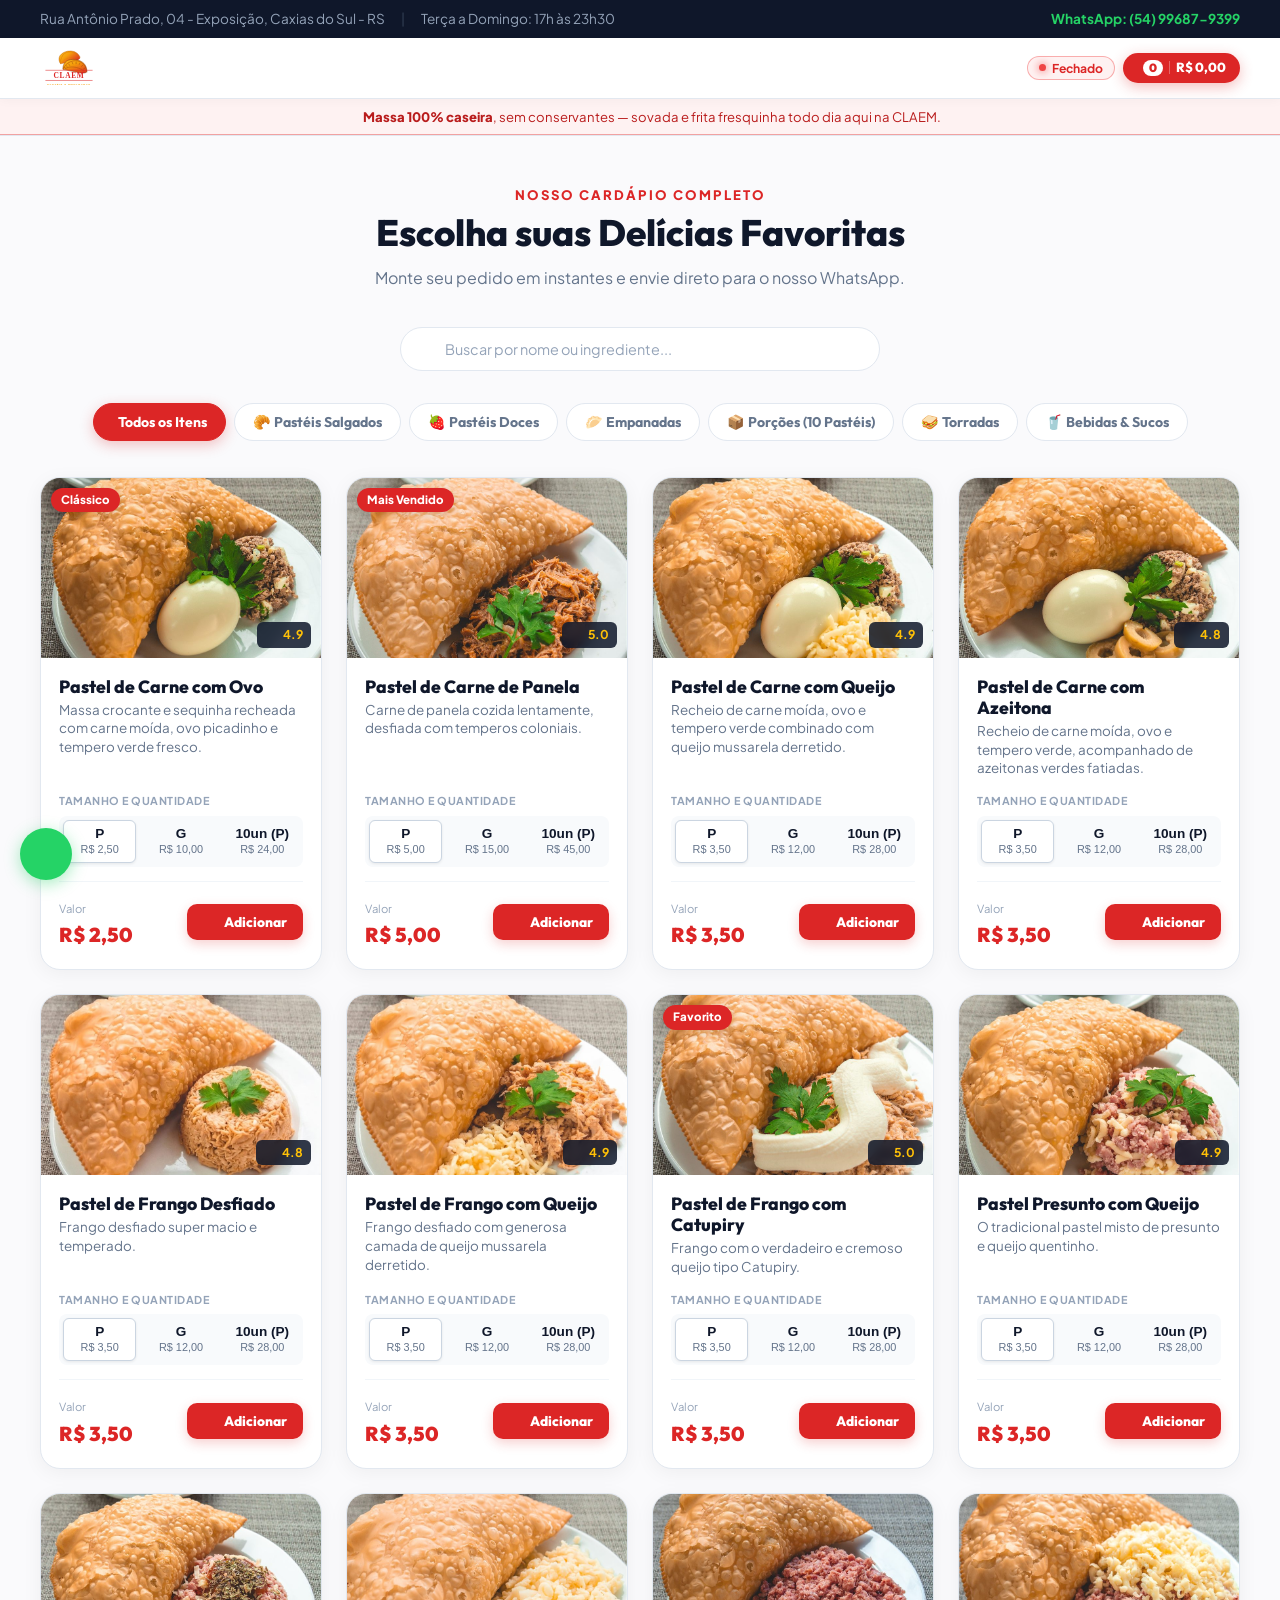
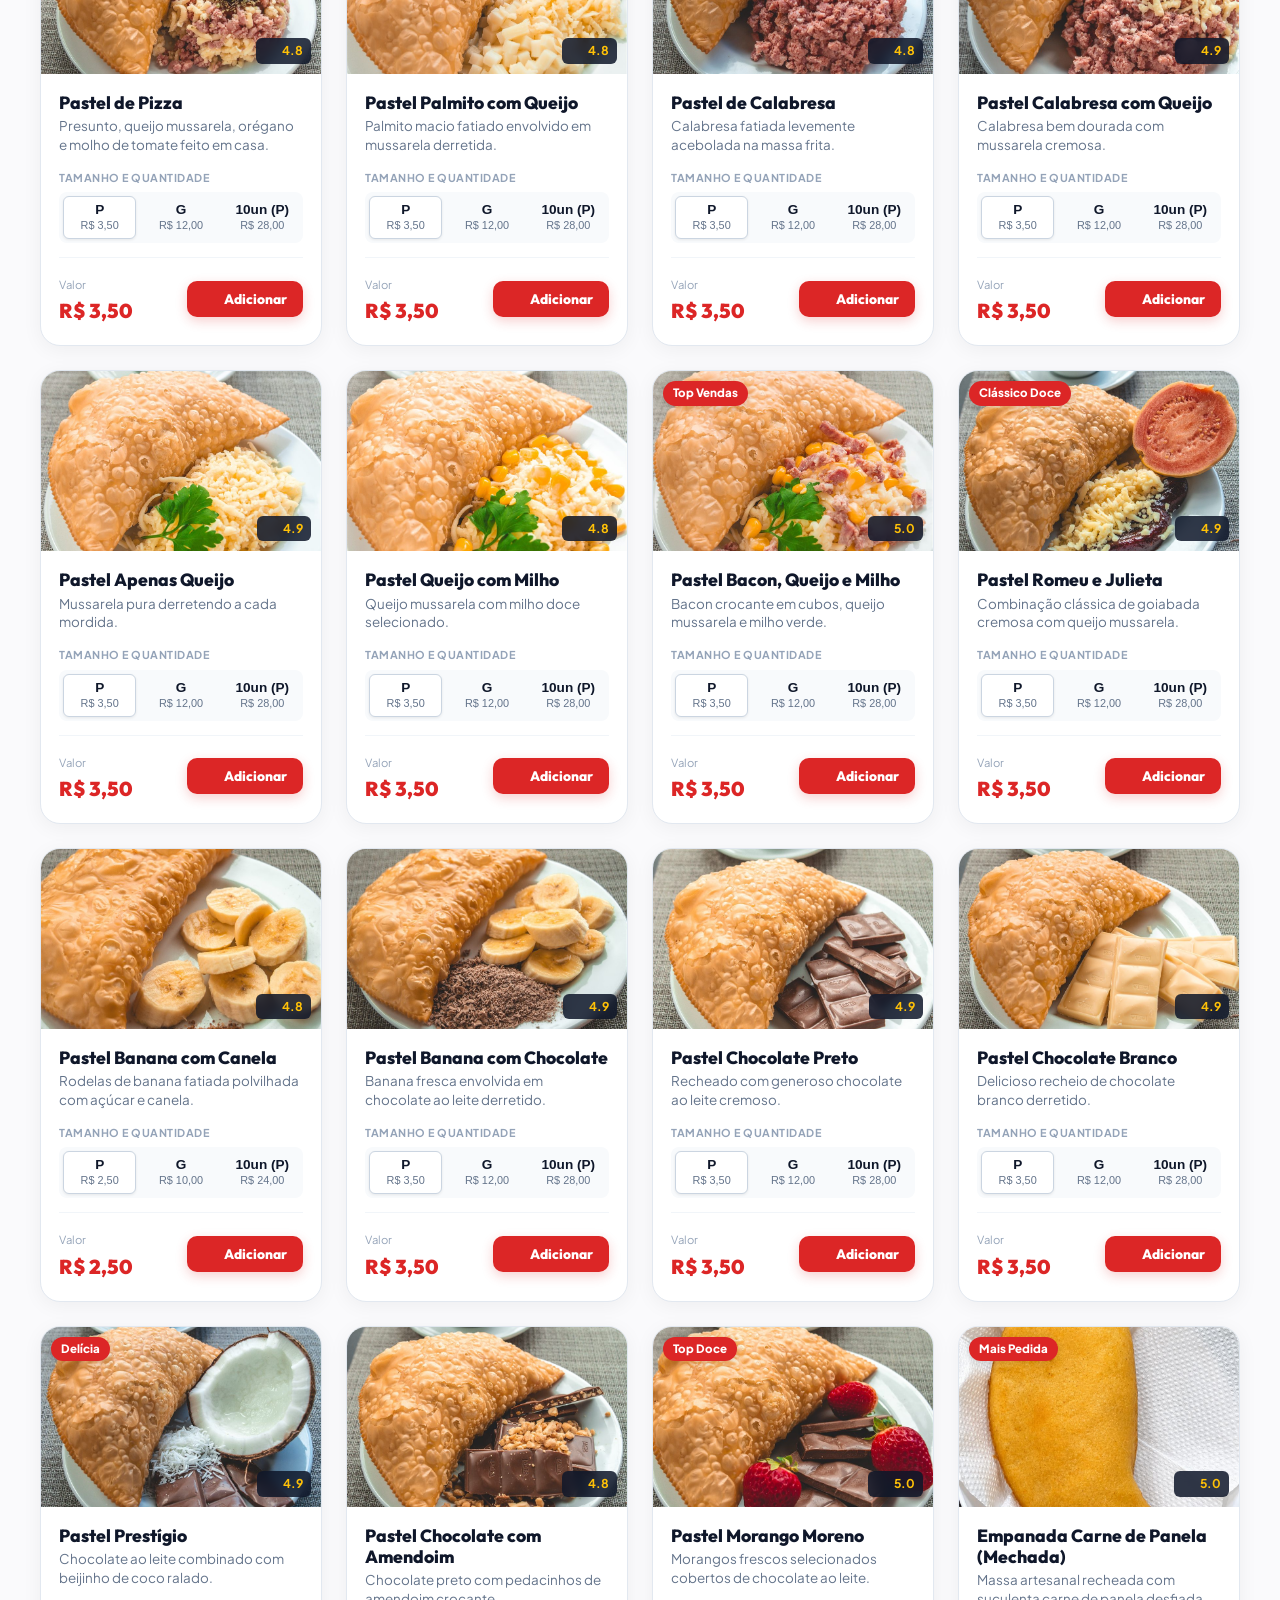
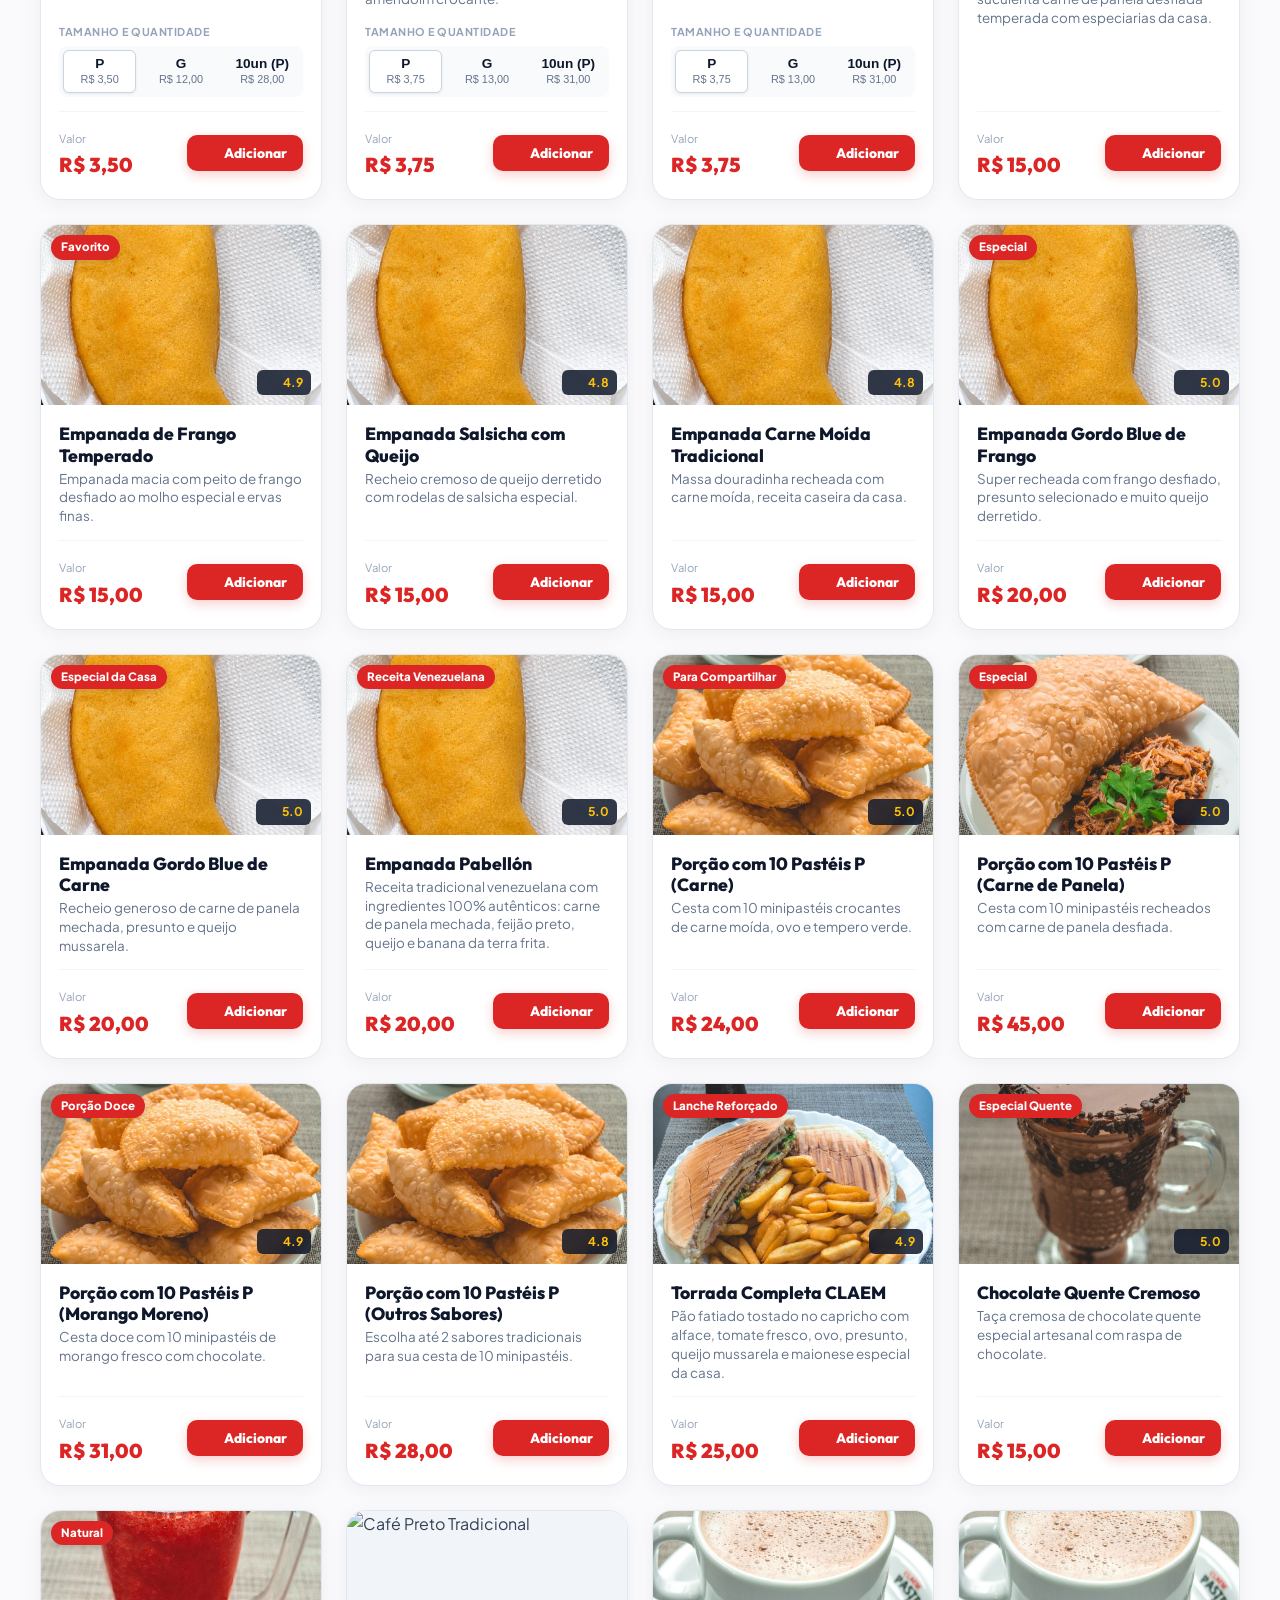
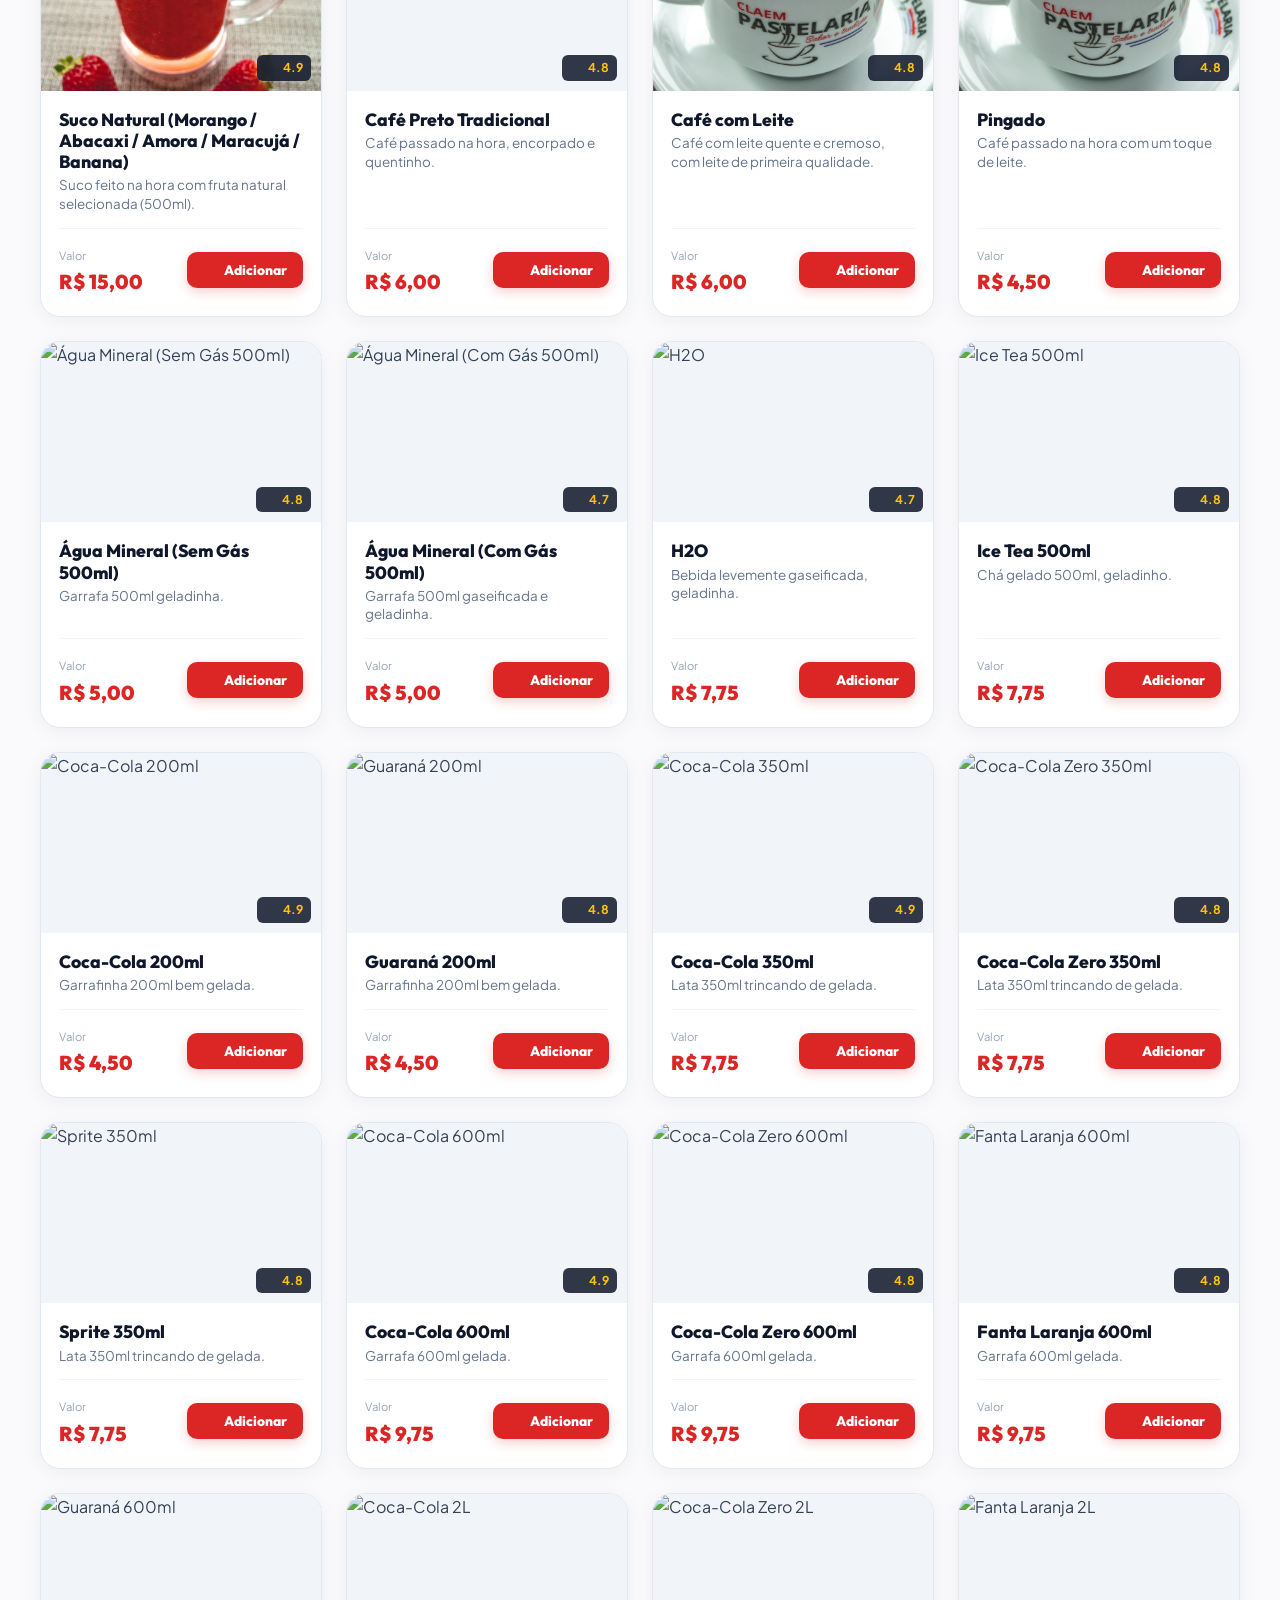
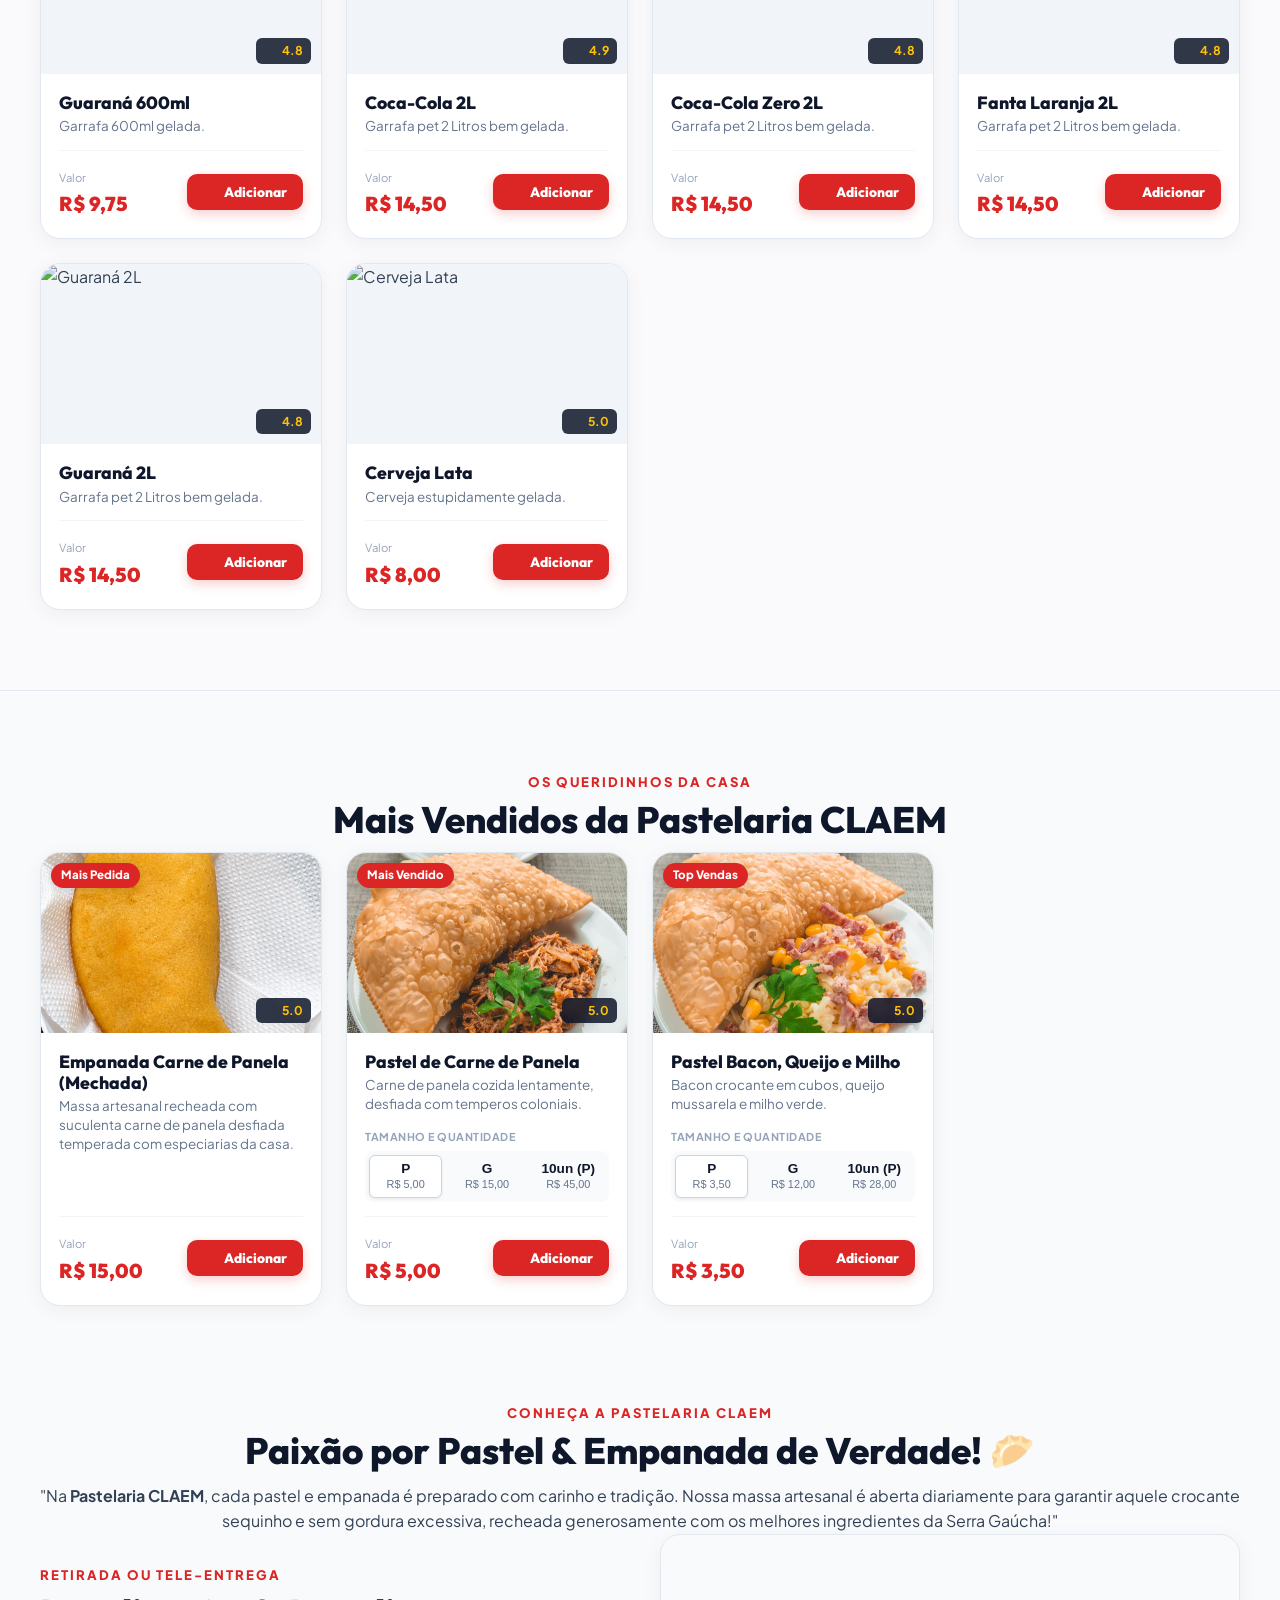
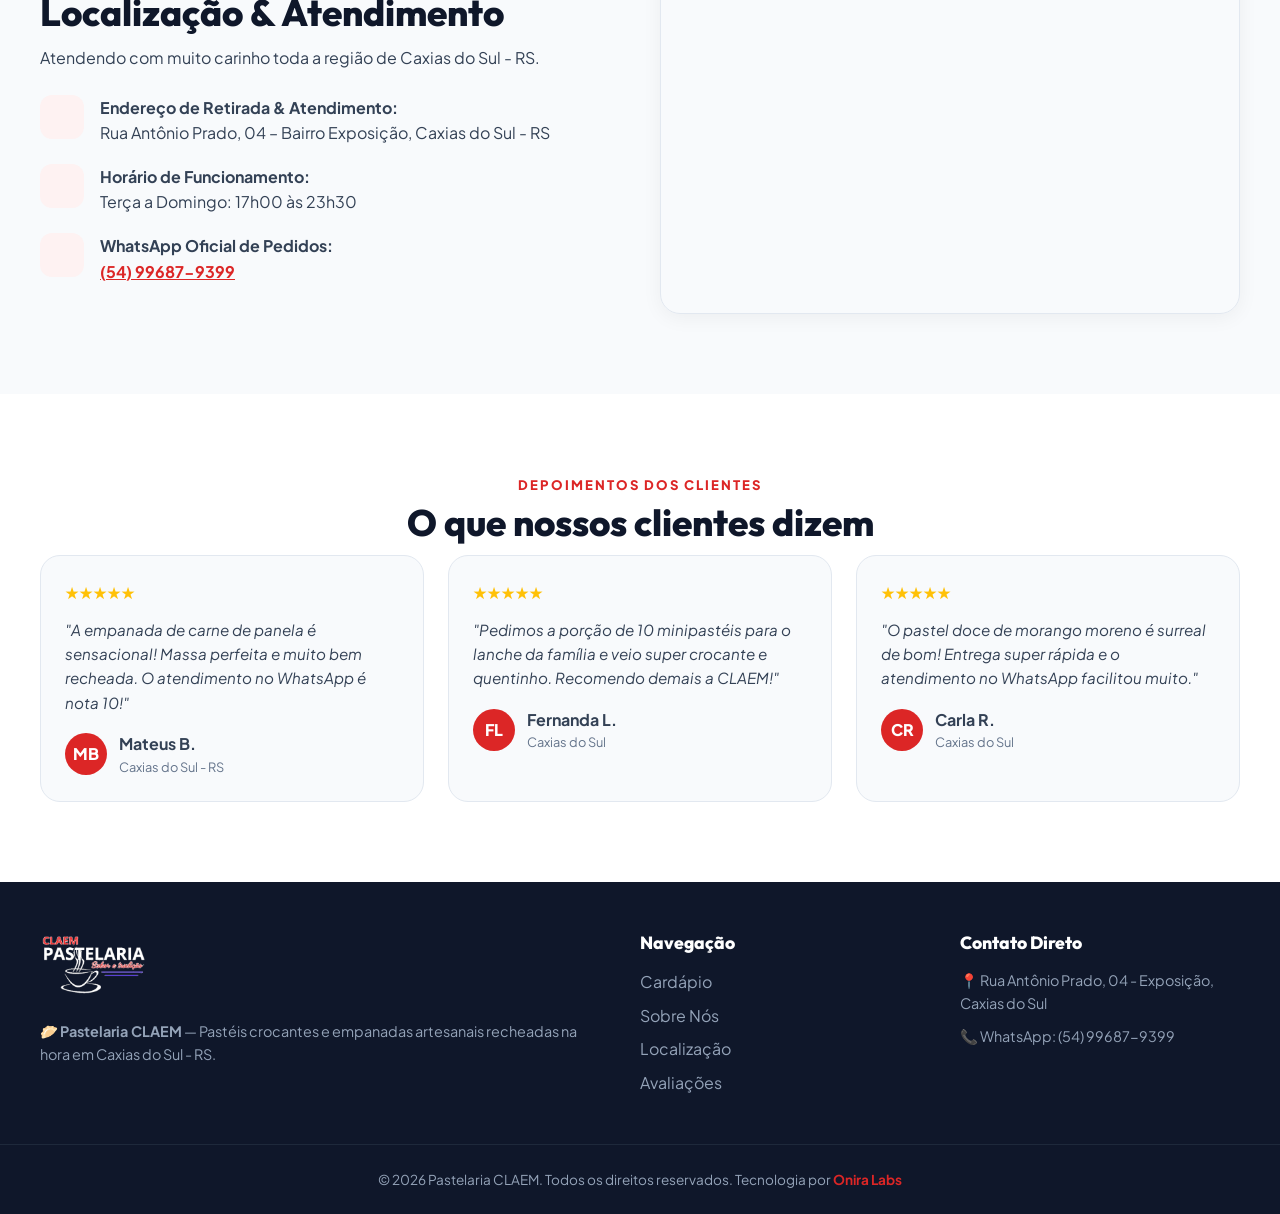
==== index.html @ 5728bc90 "feat: adiciona mini hero de massa caseira e ajusta descricao da empanada de carne - Nova faixa "mini" ====
<!DOCTYPE html>
<html lang="pt-BR">
<head>
    <meta charset="UTF-8">
    <meta name="viewport" content="width=device-width, initial-scale=1.0">
    <title>Pastelaria CLAEM | Pastéis Artesanais & Empanadas em Caxias do Sul</title>
    <meta name="description" content="🥟 Pastelaria CLAEM — Pastéis crocantes, empanadas artesanais recheadas na hora, porções e lanches em Caxias do Sul. Pedido rápido pelo WhatsApp com entrega e retirada!">
    <meta name="keywords" content="Pastelaria Caxias do Sul, Pastel CLAEM, Empanadas Caxias do Sul, Delivery Pastel, Pastelaria CLAEM">

    <!-- PWA Manifest & Icons -->
    <link rel="manifest" href="manifest.json">
    <meta name="theme-color" content="#E11D48">
    <meta name="apple-mobile-web-app-capable" content="yes">
    <meta name="apple-mobile-web-app-status-bar-style" content="black-translucent">
    <meta name="apple-mobile-web-app-title" content="CLAEM">
    <link rel="apple-touch-icon" href="assets/logo.svg">

    <!-- Google Fonts -->
    <link rel="preconnect" href="https://fonts.googleapis.com">
    <link rel="preconnect" href="https://fonts.gstatic.com" crossorigin>
    <link href="https://fonts.googleapis.com/css2?family=Outfit:wght@400;500;600;700;800;900&family=Plus+Jakarta+Sans:wght@400;500;600;700;800&display=swap" rel="stylesheet">
    
    <!-- Lucide Icons -->
    <script src="https://unpkg.com/lucide@latest"></script>
    <style>
        .pwa-splash {
            position: fixed !important;
            inset: 0 !important;
            z-index: 9999999 !important;
            background: #FFFFFF !important;
            display: flex !important;
            align-items: center !important;
            justify-content: center !important;
            transition: opacity 0.6s cubic-bezier(0.16, 1, 0.3, 1), visibility 0.6s !important;
        }
        .pwa-splash.fade-out {
            opacity: 0 !important;
            visibility: hidden !important;
            pointer-events: none !important;
        }
        .splash-content {
            text-align: center;
            display: flex;
            flex-direction: column;
            align-items: center;
            padding: 20px;
        }
        .splash-logo-wrap {
            position: relative;
            width: 260px;
            height: 160px;
            display: flex;
            align-items: center;
            justify-content: center;
            margin-bottom: 20px;
        }
        .splash-logo {
            width: 100%;
            height: 100%;
            object-fit: contain;
            position: relative;
            z-index: 2;
            animation: splashPop 1s cubic-bezier(0.34, 1.56, 0.64, 1) forwards;
        }
        .splash-glow {
            position: absolute;
            inset: -20px;
            background: radial-gradient(circle, rgba(225, 29, 72, 0.12) 0%, rgba(225, 29, 72, 0) 70%);
            border-radius: 50%;
            animation: glowPulse 1.5s infinite alternate;
            z-index: 1;
        }
        @keyframes splashPop {
            0% { transform: scale(0.2) rotate(-15deg); opacity: 0; }
            60% { transform: scale(1.2) rotate(4deg); opacity: 1; }
            100% { transform: scale(1) rotate(0deg); opacity: 1; }
        }
        @keyframes glowPulse {
            0% { transform: scale(0.8); opacity: 0.5; }
            100% { transform: scale(1.4); opacity: 1; }
        }
        .splash-title {
            font-family: 'Outfit', sans-serif;
            font-size: 1.6rem;
            font-weight: 900;
            color: #0F172A;
            margin-bottom: 6px;
            letter-spacing: -0.5px;
        }
        .splash-subtitle {
            font-size: 0.95rem;
            color: #E11D48;
            font-weight: 700;
            margin-bottom: 24px;
        }
        .splash-loader {
            width: 50px;
            height: 5px;
            background: rgba(15, 23, 42, 0.1);
            border-radius: 99px;
            position: relative;
            overflow: hidden;
        }
        .splash-loader::after {
            content: '';
            position: absolute;
            left: 0;
            top: 0;
            height: 100%;
            width: 0;
            background: linear-gradient(90deg, #E11D48, #FB7185);
            border-radius: 99px;
            animation: loadBar 1.6s ease-in-out forwards;
        }
        @keyframes loadBar {
            0% { width: 0; }
            100% { width: 100%; }
        }
    </style>

    <link rel="stylesheet" href="style.css?v=20260820-v12">
</head>
<body class="theme-regular">

    <!-- PWA Splash Screen Animada com Estouro de Logo -->
    <div id="pwa-splash" class="pwa-splash">
        <div class="splash-content">
            <div class="splash-logo-wrap">
                <img src="assets/logo-claem-cropped.png" alt="Pastelaria CLAEM Logo" class="splash-logo">
                <div class="splash-glow"></div>
            </div>
            <p class="splash-subtitle">🥟 Pastéis & Empanadas Artesanais...</p>
            <div class="splash-loader"></div>
        </div>
    </div>

    <!-- Top Announcement Bar -->
    <div class="top-bar">
        <div class="container top-bar-content">
            <div class="top-info">
                <span><i data-lucide="map-pin"></i> Rua Antônio Prado, 04 - Exposição, Caxias do Sul - RS</span>
                <span class="divider">|</span>
                <span><i data-lucide="clock"></i> Terça a Domingo: 17h às 23h30</span>
            </div>
            <div class="top-contacts">
                <a href="https://wa.me/5554996879399" target="_blank" class="top-wa">
                    <i data-lucide="phone"></i>
                    <span>WhatsApp: (54) 99687-9399</span>
                </a>
            </div>
        </div>
    </div>

    <!-- Header Navigation (Streamlined App Experience) -->
    <header class="header">
        <div class="container header-container">
            <a href="#" class="logo" aria-label="Página Inicial da Pastelaria CLAEM">
                <img src="assets/logo.svg" alt="Pastelaria CLAEM Logo" class="brand-logo-img">
            </a>

            <div class="header-actions">
                <div id="status-badge" class="status-badge open">
                    <span class="status-dot"></span>
                    <span class="status-text">Aberto</span>
                </div>
                <!-- Botao Limpar do Cabecalho (Visivel quando ha itens no pedido) -->
                <button type="button" class="cart-clear-btn" id="cart-clear-header" onclick="window.clearCart()" aria-label="Limpar o pedido" title="Limpar pedido">
                    <i data-lucide="trash-2"></i>
                </button>
                <button class="cart-toggle-btn" id="cart-toggle" onclick="window.openCart()" aria-label="Abrir carrinho de compras">
                    <i data-lucide="shopping-bag"></i>
                    <span class="cart-count" id="cart-badge-count">0</span>
                    <span class="cart-total-header" id="cart-total-header">R$ 0,00</span>
                </button>
            </div>
        </div>
    </header>

    <!-- Mini Hero: Selo de Massa Caseira -->
    <div class="mini-hero">
        <div class="container mini-hero-content">
            <i data-lucide="wheat" class="mini-hero-icon"></i>
            <p><strong>Massa 100% caseira</strong>, sem conservantes — sovada e frita fresquinha todo dia aqui na CLAEM.</p>
        </div>
    </div>

    <!-- Menu Section -->
    <section class="section menu-section" id="cardapio">
        <div class="container">
            <div class="section-header text-center">
                <span class="subtitle">NOSSO CARDÁPIO COMPLETO</span>
                <h2 class="title">Escolha suas Delícias Favoritas</h2>
                <p class="section-desc">Monte seu pedido em instantes e envie direto para o nosso WhatsApp.</p>
            </div>

            <!-- Menu Search Bar -->
            <div class="menu-search-wrap">
                <i data-lucide="search" class="menu-search-icon"></i>
                <input
                    type="text"
                    id="menu-search"
                    class="menu-search-input"
                    placeholder="Buscar por nome ou ingrediente..."
                    aria-label="Buscar item no cardápio"
                    autocomplete="off"
                >
            </div>

            <!-- Category Filters -->
            <div class="category-filters-container">
                <div class="category-filters">
                    <button class="filter-btn active" data-category="all">
                        <i data-lucide="grid"></i> Todos os Itens
                    </button>
                    <button class="filter-btn" data-category="salgados">
                        🥐 Pastéis Salgados
                    </button>
                    <button class="filter-btn" data-category="doces">
                        🍓 Pastéis Doces
                    </button>
                    <button class="filter-btn" data-category="empanadas">
                        🥟 Empanadas
                    </button>
                    <button class="filter-btn" data-category="porcoes">
                        📦 Porções (10 Pastéis)
                    </button>
                    <button class="filter-btn" data-category="lanches">
                        🥪 Torradas
                    </button>
                    <button class="filter-btn" data-category="bebidas">
                        🥤 Bebidas & Sucos
                    </button>
                </div>
            </div>

            <!-- Products Grid -->
            <div class="menu-grid" id="products-grid">
                <!-- Javascript populated -->
            </div>
        </div>
    </section>

    <!-- Best Sellers Highlight -->
    <section class="section best-sellers-section" id="mais-vendidos">
        <div class="container">
            <div class="section-header text-center">
                <span class="subtitle">OS QUERIDINHOS DA CASA</span>
                <h2 class="title">Mais Vendidos da Pastelaria CLAEM</h2>
            </div>
            <div class="menu-grid" id="best-sellers-grid">
                <!-- Javascript populated -->
            </div>
        </div>
    </section>

    <!-- About & Location Section (fundidas) -->
    <section class="section contact-section" id="sobre">
        <div class="container">
            <div class="section-header text-center">
                <span class="subtitle">CONHEÇA A PASTELARIA CLAEM</span>
                <h2 class="title">Paixão por Pastel & Empanada de Verdade! 🥟</h2>
                <p class="about-bio-quote">
                    "Na <strong>Pastelaria CLAEM</strong>, cada pastel e empanada é preparado com carinho e tradição. Nossa massa artesanal é aberta diariamente para garantir aquele crocante sequinho e sem gordura excessiva, recheada generosamente com os melhores ingredientes da Serra Gaúcha!"
                </p>
            </div>
            <div class="contact-grid" id="contato">
                <div class="contact-info">
                    <span class="subtitle">RETIRADA OU TELE-ENTREGA</span>
                    <h3 class="title">Localização & Atendimento</h3>
                    <p class="contact-intro">Atendendo com muito carinho toda a região de Caxias do Sul - RS.</p>

                    <div class="info-list">
                        <div class="info-item">
                            <div class="info-icon"><i data-lucide="map-pin"></i></div>
                            <div>
                                <strong>Endereço de Retirada & Atendimento:</strong>
                                <p>Rua Antônio Prado, 04 – Bairro Exposição, Caxias do Sul - RS</p>
                            </div>
                        </div>
                        <div class="info-item">
                            <div class="info-icon"><i data-lucide="clock"></i></div>
                            <div>
                                <strong>Horário de Funcionamento:</strong>
                                <p>Terça a Domingo: 17h00 às 23h30</p>
                            </div>
                        </div>
                        <div class="info-item">
                            <div class="info-icon"><i data-lucide="phone"></i></div>
                            <div>
                                <strong>WhatsApp Oficial de Pedidos:</strong>
                                <p><a href="https://wa.me/5554996879399" target="_blank" style="color:var(--primary); font-weight:700;">(54) 99687-9399</a></p>
                            </div>
                        </div>
                    </div>
                </div>

                <div class="map-card">
                    <iframe
                        title="Mapa Pastelaria CLAEM"
                        src="https://www.google.com/maps/embed?pb=!1m18!1m12!1m3!1d3483.567!2d-51.1810033!3d-29.1725884!2m3!1f0!2f0!3f0!3m2!1i1024!2i768!4f13.1!3m3!1m2!1s0x951ea320a0000001%3A0x0!2sClaem+Pastelaria%2C+Rua+Ant%C3%B4nio+Prado+04%2C+Caxias+do+Sul!5e0!3m2!1spt-BR!2sbr!4v1700000000000"
                        width="100%"
                        height="100%"
                        style="border:0;"
                        allowfullscreen=""
                        loading="lazy">
                    </iframe>
                </div>
            </div>
        </div>
    </section>

    <!-- Testimonials Section -->
    <section class="section reviews-section" id="avaliacoes">
        <div class="container">
            <div class="section-header text-center">
                <span class="subtitle">DEPOIMENTOS DOS CLIENTES</span>
                <h2 class="title">O que nossos clientes dizem</h2>
            </div>
            <div class="reviews-grid">
                <div class="review-card">
                    <div class="stars">★★★★★</div>
                    <p class="review-text">"A empanada de carne de panela é sensacional! Massa perfeita e muito bem recheada. O atendimento no WhatsApp é nota 10!"</p>
                    <div class="reviewer">
                        <div class="reviewer-avatar">MB</div>
                        <div>
                            <strong>Mateus B.</strong>
                            <span>Caxias do Sul - RS</span>
                        </div>
                    </div>
                </div>
                <div class="review-card">
                    <div class="stars">★★★★★</div>
                    <p class="review-text">"Pedimos a porção de 10 minipastéis para o lanche da família e veio super crocante e quentinho. Recomendo demais a CLAEM!"</p>
                    <div class="reviewer">
                        <div class="reviewer-avatar">FL</div>
                        <div>
                            <strong>Fernanda L.</strong>
                            <span>Caxias do Sul</span>
                        </div>
                    </div>
                </div>
                <div class="review-card">
                    <div class="stars">★★★★★</div>
                    <p class="review-text">"O pastel doce de morango moreno é surreal de bom! Entrega super rápida e o atendimento no WhatsApp facilitou muito."</p>
                    <div class="reviewer">
                        <div class="reviewer-avatar">CR</div>
                        <div>
                            <strong>Carla R.</strong>
                            <span>Caxias do Sul</span>
                        </div>
                    </div>
                </div>
            </div>
        </div>
    </section>

    <!-- Footer -->
    <footer class="footer">
        <div class="container footer-container">
            <div class="footer-col">
                <a href="#" class="logo">
                    <img src="assets/logo-claem-dark-bg.png" alt="Pastelaria CLAEM Logo" class="brand-logo-footer">
                </a>
                <p>🥟 <strong>Pastelaria CLAEM</strong> — Pastéis crocantes e empanadas artesanais recheadas na hora em Caxias do Sul - RS.</p>
            </div>
            <div class="footer-col">
                <h4>Navegação</h4>
                <ul>
                    <li><a href="#cardapio">Cardápio</a></li>
                    <li><a href="#sobre">Sobre Nós</a></li>
                    <li><a href="#contato">Localização</a></li>
                    <li><a href="#avaliacoes">Avaliações</a></li>
                </ul>
            </div>
            <div class="footer-col">
                <h4>Contato Direto</h4>
                <p>📍 Rua Antônio Prado, 04 - Exposição, Caxias do Sul</p>
                <p>📞 WhatsApp: (54) 99687-9399</p>
            </div>
        </div>
        <div class="footer-bottom text-center">
            <p>&copy; 2026 Pastelaria CLAEM. Todos os direitos reservados. Tecnologia por <a href="https://jeffmotta.framer.website/" target="_blank" class="footer-dev-link">Onira Labs</a></p>
        </div>
    </footer>

    <!-- Shopping Cart Drawer (SINGLE UNIFIED CONTAINER WITH HIGH CONTRAST & EXPANDING LIST) -->
    <div class="cart-drawer-overlay" id="cart-overlay" onclick="window.closeCart()"></div>
    <aside class="cart-drawer" id="cart-drawer">
        <!-- Cart Fixed Header (High Contrast #FFFFFF Title) -->
        <div class="cart-header">
            <div class="cart-header-title">
                <i data-lucide="shopping-bag"></i>
                <span>Seu Pedido CLAEM</span>
            </div>
            <button type="button" class="btn-continue-shopping" onclick="window.closeCart()" aria-label="Continuar Escolhendo">
                <i data-lucide="arrow-left" style="width:14px; height:14px;"></i>
                <span>Continuar Escolhendo</span>
            </button>
        </div>
        
        <!-- Single Unified Scrollable Body -->
        <div class="cart-body">
            <!-- Cart Items Section (Natural Expansion for 4+ items) -->
            <div class="cart-section">
                <div class="cart-section-title">Itens do Pedido</div>
                <div id="cart-items-container" class="cart-items-container">
                    <!-- JS populated -->
                </div>
            </div>

            <!-- Delivery Type Toggle -->
            <div class="cart-option-group">
                <label>Forma de Entrega / Retirada:</label>
                <div class="delivery-toggle">
                    <button type="button" class="del-btn active" data-type="delivery">
                        <i data-lucide="truck"></i>
                        <span class="del-btn-text">
                            <span class="del-btn-title">Entrega</span>
                            <span class="del-btn-sub">Consulte sua Região</span>
                        </span>
                    </button>
                    <button type="button" class="del-btn" data-type="retirada">
                        <i data-lucide="store"></i>
                        <span class="del-btn-text">
                            <span class="del-btn-title">Retire no Balcão</span>
                            <span class="del-btn-sub">Sem Custo</span>
                        </span>
                    </button>
                </div>
            </div>

            <!-- Address / Customer Form (REMOVED REDUNDANT WHATSAPP FIELD) -->
            <div class="cart-option-group" id="address-box">
                <label>Seus Dados para Entrega:</label>
                <input type="text" id="cust-name" class="input-dark" placeholder="Seu Nome Completo" style="margin-bottom:8px;">
                <input type="text" id="cust-address" class="input-dark" placeholder="Endereço Completo de Entrega (Rua, Nº, Bairro)">
            </div>

            <!-- Payment Method Toggle -->
            <div class="cart-option-group">
                <label>Forma de Pagamento:</label>
                <div class="payment-toggle">
                    <button type="button" class="pay-btn active" data-pay="Pix">
                        <i data-lucide="qr-code"></i> Pix
                    </button>
                    <button type="button" class="pay-btn" data-pay="Cartão de Crédito/Débito">
                        <i data-lucide="credit-card"></i> Cartão
                    </button>
                    <button type="button" class="pay-btn" data-pay="Dinheiro">
                        <i data-lucide="banknote"></i> Dinheiro
                    </button>
                </div>

                <!-- Cash Change Box -->
                <div id="cash-change-box" style="display:none; margin-top:8px;">
                    <input type="text" id="cash-change-val" class="input-dark" placeholder="Troco para quanto? Ex: R$ 50,00">
                </div>

                <!-- Aviso de Pix: fechamento combinado com o atendente pelo WhatsApp -->
                <div id="pix-lock-box" class="pix-lock-box">
                    <div class="pix-lock-title">
                        <i data-lucide="message-circle"></i>
                        <span>Pagamento combinado com o atendente</span>
                    </div>
                    <p class="pix-lock-desc">
                        Assim que você enviar o pedido, nosso atendente confirma o valor e passa a chave Pix direto na conversa do WhatsApp.
                    </p>
                </div>
            </div>

            <!-- Summary Breakdown -->
            <div class="cart-summary">
                <div class="summary-line">
                    <span>Subtotal:</span>
                    <span id="cart-subtotal">R$ 0,00</span>
                </div>
                <div class="summary-line">
                    <span>Taxa de Entrega:</span>
                    <span id="cart-delivery-fee">A combinar</span>
                </div>
                <div class="summary-line total">
                    <span>Total Estimado:</span>
                    <span id="cart-total-price">R$ 0,00</span>
                </div>
            </div>

            <!-- Submit CTA -->
            <button type="button" class="btn btn-whatsapp btn-block" onclick="window.sendWhatsAppOrder()" id="btn-send-whatsapp">
                <i data-lucide="send"></i>
                <span>Enviar Pedido via WhatsApp</span>
            </button>

            <!-- TECNOLOGIA BY ONIRA LABS SIGNATURE -->
            <div class="onira-signature">
                <span>Tecnologia por <strong>Onira Labs</strong></span>
            </div>
        </div>
    </aside>

    <!-- Modal de Confirmacao de Limpar Pedido -->
    <div id="confirm-clear" class="confirm-overlay" hidden onclick="if(event.target===this)window.closeConfirmation()">
        <div class="confirm-box" role="dialog" aria-modal="true" aria-labelledby="confirm-title">
            <div class="confirm-icon">
                <i data-lucide="trash-2"></i>
            </div>
            <h3 class="confirm-title" id="confirm-title">Limpar o pedido?</h3>
            <p class="confirm-text" id="confirm-desc">Você vai remover <strong>0 itens</strong>, no valor de <strong>R$ 0,00</strong>.</p>
            <p class="confirm-warning">Esta ação não pode ser desfeita.</p>
            <div class="confirm-actions">
                <button type="button" class="confirm-btn confirm-cancel" onclick="window.closeConfirmation()">Manter o pedido</button>
                <button type="button" class="confirm-btn confirm-ok" onclick="window.aplicarLimpeza()">Sim, limpar tudo</button>
            </div>
        </div>
    </div>

    <!-- Floating WhatsApp Customer Service Button -->
    <a href="https://wa.me/5554996879399?text=Ol%C3%A1!%20Gostaria%20de%20atendimento%20na%20Pastelaria%20CLAEM." target="_blank" rel="noopener noreferrer" class="whatsapp-float" aria-label="Falar com atendimento no WhatsApp">
        <i data-lucide="message-circle" aria-hidden="true"></i>
    </a>

    <!-- JS Logic -->
    <script src="app.js?v=20260820-v19"></script>
    <script>
        // PWA Splash Screen Handler
        window.addEventListener('DOMContentLoaded', () => {
            setTimeout(() => {
                const splash = document.getElementById('pwa-splash');
                if (splash) {
                    splash.classList.add('fade-out');
                    setTimeout(() => splash.remove(), 700);
                }
            }, 2000);
        });

        // Register Service Worker
        if ('serviceWorker' in navigator) {
            window.addEventListener('load', () => {
                navigator.serviceWorker.register('./sw.js')
                    .then(reg => console.log('CLAEM ServiceWorker registrado:', reg.scope))
                    .catch(err => console.warn('Erro ServiceWorker:', err));
            });
        }

        if (window.lucide) {
            lucide.createIcons();
        }
    </script>
</body>
</html>
---- style.css ----
/* ==========================================================================
   PASTELARIA CLAEM & EMPANADAS - DESIGN SYSTEM & STYLESHEET
   Rua Antônio Prado, 04 • Exposição, Caxias do Sul - RS
   ========================================================================== */

:root {
    --bg-page: #F8FAFC;
    --bg-card: #FFFFFF;
    --bg-card-hover: #F1F5F9;
    
    --primary: #DC2626; /* CLAEM Red */
    --primary-hover: #B91C1C;
    --primary-light: #FEF2F2;
    --primary-glow: rgba(220, 38, 38, 0.25);
    
    --accent-amber: #F59E0B; /* Vibrant Amber Orange */
    --accent-green: #25D366;
    --accent-gold: #FFC107;
    --accent-cyan: #38BDF8;

    --text-dark: #0F172A;
    --text-main: #334155;
    --text-muted: #64748B;

    --border: #E2E8F0;
    --border-dark: #CBD5E1;
    --border-bright: rgba(220, 38, 38, 0.4);

    --font-heading: 'Outfit', -apple-system, sans-serif;
    --font-body: 'Plus Jakarta Sans', -apple-system, sans-serif;

    --radius-sm: 8px;
    --radius-md: 14px;
    --radius-lg: 20px;
    --radius-full: 9999px;

    --shadow-card: 0 4px 20px rgba(0, 0, 0, 0.05);
    --shadow-hover: 0 12px 30px rgba(0, 0, 0, 0.08);
}

/* Reset & Base Setup */
* {
    margin: 0;
    padding: 0;
    box-sizing: border-box;
    -webkit-tap-highlight-color: transparent;
}

html, body {
    overflow-x: hidden;
    width: 100%;
    max-width: 100vw;
    position: relative;
}

html {
    scroll-behavior: smooth;
    font-size: 16px;
}

body {
    background-color: var(--bg-page);
    color: var(--text-main);
    font-family: var(--font-body);
    line-height: 1.6;
}

.container {
    width: 100%;
    max-width: 1240px;
    margin: 0 auto;
    padding: 0 20px;
}

/* Typography Helpers */
h1, h2, h3, h4, .brand-name {
    font-family: var(--font-heading);
    font-weight: 800;
    line-height: 1.2;
    color: var(--text-dark);
}

.text-center { text-align: center; }
.highlight { color: var(--primary); }

/* Top Announcement Bar - DESKTOP */
.top-bar {
    background: #0F172A;
    color: #94A3B8;
    padding: 8px 0;
    font-size: 0.85rem;
}

.top-bar-content {
    display: flex;
    justify-content: space-between;
    align-items: center;
}

.top-info, .top-contacts {
    display: flex;
    align-items: center;
    gap: 16px;
}

.top-bar i {
    width: 14px;
    height: 14px;
    color: var(--primary);
}

.top-contacts a {
    color: #94A3B8;
    text-decoration: none;
    transition: color 0.2s;
}

.top-contacts a:hover {
    color: var(--primary);
}

.top-wa {
    color: #25D366 !important;
    font-weight: 700;
}

.divider { color: #334155; }

/* Header & Navigation - SLEEK COMPACT APP BAR */
.header {
    position: sticky;
    top: 0;
    z-index: 1000;
    background: rgba(255, 255, 255, 0.96);
    backdrop-filter: blur(12px);
    border-bottom: 1px solid var(--border);
    padding: 8px 0;
    box-shadow: 0 2px 10px rgba(0, 0, 0, 0.03);
}

.header-container {
    display: flex;
    justify-content: space-between;
    align-items: center;
    gap: 8px;
    width: 100%;
}

/* Mini Hero: Selo de Massa Caseira */
.mini-hero {
    background: var(--primary-light);
    border-bottom: 1px solid var(--border-bright);
    padding: 9px 0;
}

.mini-hero-content {
    display: flex;
    align-items: center;
    justify-content: center;
    gap: 8px;
    text-align: center;
    color: var(--primary-hover);
    font-size: 0.82rem;
    line-height: 1.3;
}

.mini-hero-icon {
    width: 16px;
    height: 16px;
    flex-shrink: 0;
    color: var(--primary);
}

.mini-hero-content strong {
    font-weight: 800;
}

@media (max-width: 640px) {
    .mini-hero {
        padding: 7px 0;
    }

    .mini-hero-content {
        font-size: 0.74rem;
        gap: 6px;
    }

    .mini-hero-icon {
        width: 14px;
        height: 14px;
    }
}

.logo {
    display: flex;
    align-items: center;
    gap: 10px;
    text-decoration: none;
    flex-shrink: 0;
}

.brand-logo-img {
    height: clamp(34px, 4vw, 44px);
    width: auto;
    object-fit: contain;
    transition: transform 0.25s ease;
}

.brand-logo-img:hover {
    transform: scale(1.04);
}

.brand-logo-footer {
    height: 64px;
    width: auto;
    object-fit: contain;
    margin-bottom: 14px;
}

.header-actions {
    display: flex;
    align-items: center;
    gap: clamp(4px, 1.5vw, 8px);
    flex-shrink: 0;
}

/* Compact Baixar App Button */
.btn-install-header {
    display: inline-flex;
    align-items: center;
    gap: 5px;
    background: rgba(220, 38, 38, 0.08);
    color: var(--primary);
    border: 1px solid rgba(220, 38, 38, 0.25);
    padding: 5px 11px;
    border-radius: var(--radius-full);
    font-size: 0.76rem;
    font-weight: 700;
    cursor: pointer;
    transition: all 0.2s ease;
    white-space: nowrap;
    line-height: 1;
    flex-shrink: 0;
}

.btn-install-header i {
    width: 13px;
    height: 13px;
}

.btn-install-header:hover {
    background: var(--primary);
    color: #FFFFFF;
    transform: scale(1.03);
}

/* Compact Status Badge (Aberto / Fechado) */
.status-badge {
    display: inline-flex;
    align-items: center;
    gap: 6px;
    padding: 5px 11px;
    border-radius: var(--radius-full);
    font-size: 0.76rem;
    font-weight: 700;
    background: #ECFDF5;
    border: 1px solid #A7F3D0;
    color: #047857;
    user-select: none;
    white-space: nowrap;
    line-height: 1;
    flex-shrink: 0;
}

.status-dot {
    width: 7px;
    height: 7px;
    border-radius: 50%;
    background: #10B981;
    flex-shrink: 0;
    box-shadow: 0 0 8px #10B981;
}

.status-badge.closed {
    border-color: rgba(239, 68, 68, 0.4);
    background: #FEF2F2;
    color: #DC2626;
}

.status-badge.closed .status-dot {
    background: #EF4444;
    box-shadow: 0 0 8px #EF4444;
}

/* Lixeira do Cabecalho (Visivel ao lado do botao Pedido quando ha itens) */
.cart-clear-btn {
    display: none; /* JS ativa como inline-flex quando cart.length > 0 */
    align-items: center;
    justify-content: center;
    width: 36px;
    height: 36px;
    background: #F1F5F9;
    border: 1px solid #E2E8F0;
    border-radius: 10px;
    color: #64748B;
    cursor: pointer;
    transition: all 0.2s ease;
    user-select: none;
    flex-shrink: 0;
}

.cart-clear-btn i {
    width: 16px;
    height: 16px;
}

.cart-clear-btn:hover {
    color: #EF4444;
    border-color: #EF4444;
    background: rgba(239, 68, 68, 0.12);
    transform: scale(1.05);
}

.cart-toggle-btn {
    display: inline-flex;
    align-items: center;
    gap: 6px;
    padding: 7px 14px;
    background: var(--primary);
    color: #FFFFFF;
    border: none;
    border-radius: var(--radius-full);
    font-family: var(--font-heading);
    font-weight: 800;
    font-size: 0.82rem;
    cursor: pointer;
    transition: all 0.2s;
    box-shadow: 0 4px 14px rgba(220, 38, 38, 0.3);
    white-space: nowrap;
    line-height: 1;
    flex-shrink: 0;
}

.cart-toggle-btn:hover {
    background: var(--primary-hover);
    transform: translateY(-1px);
}

.cart-count {
    background: #FFFFFF;
    color: var(--primary);
    padding: 2px 6px;
    border-radius: var(--radius-full);
    font-size: 0.74rem;
    font-weight: 900;
}

.cart-total-header {
    font-size: 0.82rem;
    border-left: 1px solid rgba(255, 255, 255, 0.3);
    padding-left: 6px;
}

/* Hero Section */
.hero {
    position: relative;
    padding: 90px 0 80px 0;
    background-image: 
        linear-gradient(135deg, rgba(255, 255, 255, 0.85) 0%, rgba(255, 255, 255, 0.65) 50%, rgba(248, 250, 252, 0.9) 100%),
        url('assets/hero-bg.jpg');
    background-size: cover;
    background-position: center;
}

.hero-content {
    max-width: 760px;
    position: relative;
    z-index: 2;
}

.hero-badge {
    display: inline-flex;
    align-items: center;
    gap: 8px;
    padding: 8px 16px;
    background: var(--primary-light);
    border: 1px solid var(--border-bright);
    border-radius: var(--radius-full);
    color: var(--primary);
    font-size: 0.85rem;
    font-weight: 800;
    letter-spacing: 1px;
    margin-bottom: 20px;
}

.hero-title {
    font-size: 3.2rem;
    font-weight: 900;
    margin-bottom: 18px;
    letter-spacing: -1px;
}

.hero-description {
    font-size: 1.15rem;
    color: var(--text-main);
    margin-bottom: 32px;
    max-width: 620px;
}

.hero-buttons {
    display: flex;
    gap: 16px;
    flex-wrap: wrap;
}

.btn {
    display: inline-flex;
    align-items: center;
    justify-content: center;
    gap: 10px;
    padding: 13px 26px;
    border-radius: var(--radius-md);
    font-family: var(--font-heading);
    font-weight: 800;
    font-size: 0.98rem;
    text-decoration: none;
    cursor: pointer;
    transition: all 0.2s ease;
    border: none;
}

.btn-primary {
    background: var(--primary);
    color: #FFFFFF;
    box-shadow: 0 4px 15px rgba(220, 38, 38, 0.3);
}

.btn-primary:hover {
    background: var(--primary-hover);
    transform: translateY(-2px);
}

.btn-whatsapp {
    background: #25D366;
    color: #FFFFFF;
    box-shadow: 0 4px 15px rgba(37, 211, 102, 0.3);
}

.btn-whatsapp:hover {
    background: #1EBE57;
    transform: translateY(-2px);
}

.btn-block { width: 100%; }

/* Sections Rhythm */
.section { padding: 80px 0; }

.subtitle {
    color: var(--primary);
    font-size: 0.82rem;
    font-weight: 800;
    letter-spacing: 2px;
    text-transform: uppercase;
    display: block;
    margin-bottom: 6px;
}

.title {
    font-size: 2.3rem;
    font-weight: 800;
    margin-bottom: 10px;
    color: var(--text-dark);
}

.section-desc {
    color: var(--text-muted);
    font-size: 1rem;
    max-width: 580px;
    margin: 0 auto 36px auto;
}

/* 1. MENU SECTION (LIGHT CONTAINER) */
.menu-section {
    background: #FAFAFC;
    border-top: 1px solid var(--border);
    border-bottom: 1px solid var(--border);
    padding-top: 48px;
}

/* Menu Search Bar */
.menu-search-wrap {
    position: relative;
    max-width: 480px;
    margin: 0 auto 28px;
}

.menu-search-icon {
    position: absolute;
    top: 50%;
    left: 16px;
    transform: translateY(-50%);
    width: 18px;
    height: 18px;
    color: #94A3B8;
    pointer-events: none;
}

.menu-search-input {
    width: 100%;
    padding: 12px 16px 12px 44px;
    background: #FFFFFF;
    border: 1px solid #E2E8F0;
    border-radius: var(--radius-full);
    color: var(--text-main);
    font-family: var(--font-body);
    font-size: 0.9rem;
    transition: border-color 0.2s ease, box-shadow 0.2s ease;
}

.menu-search-input::placeholder {
    color: #94A3B8;
}

.menu-search-input:focus {
    outline: none;
    border-color: var(--primary);
    box-shadow: 0 0 0 3px rgba(220, 38, 38, 0.12);
}

.search-empty-state {
    grid-column: 1 / -1;
    text-align: center;
    padding: 48px 16px;
    color: #64748B;
    font-size: 0.95rem;
}

/* Category Filter Tabs (Swipeable Carousel) */
.category-filters-container {
    width: 100%;
    margin-bottom: 32px;
}

.category-filters {
    display: flex;
    justify-content: center;
    gap: 8px;
    flex-wrap: wrap;
    padding: 4px 0;
}

.filter-btn {
    display: inline-flex;
    align-items: center;
    gap: 6px;
    padding: 9px 18px;
    background: #FFFFFF;
    border: 1px solid #E2E8F0;
    border-radius: var(--radius-full);
    color: #64748B;
    font-family: var(--font-heading);
    font-weight: 700;
    font-size: 0.88rem;
    cursor: pointer;
    transition: all 0.2s ease;
    white-space: nowrap;
    user-select: none;
    flex-shrink: 0;
}

.filter-btn:hover {
    border-color: var(--primary);
    color: var(--primary);
}

.filter-btn.active {
    background: var(--primary);
    border-color: var(--primary);
    color: #FFFFFF;
    box-shadow: 0 4px 14px rgba(220, 38, 38, 0.28);
}

.menu-grid {
    display: grid;
    grid-template-columns: repeat(auto-fill, minmax(280px, 1fr));
    gap: 24px;
}

.menu-card {
    background: var(--bg-card);
    border: 1px solid var(--border);
    border-radius: var(--radius-lg);
    overflow: hidden;
    display: flex;
    flex-direction: column;
    box-shadow: var(--shadow-card);
    transition: transform 0.25s ease, box-shadow 0.25s ease, border-color 0.25s ease;
}

.menu-card:hover {
    transform: translateY(-4px);
    box-shadow: var(--shadow-hover);
    border-color: rgba(220, 38, 38, 0.35);
}

.card-img-box {
    position: relative;
    height: 180px;
    background: #F1F5F9;
    overflow: hidden;
}

.card-img {
    width: 100%;
    height: 100%;
    object-fit: cover;
    transition: transform 0.3s ease;
}

.menu-card:hover .card-img {
    transform: scale(1.05);
}

.card-badge {
    position: absolute;
    top: 10px;
    left: 10px;
    background: var(--primary);
    color: #FFFFFF;
    font-size: 0.72rem;
    font-weight: 800;
    padding: 3px 10px;
    border-radius: var(--radius-full);
    box-shadow: 0 2px 8px rgba(0,0,0,0.15);
}

.card-rating {
    position: absolute;
    bottom: 10px;
    right: 10px;
    background: rgba(15, 23, 42, 0.85);
    backdrop-filter: blur(4px);
    color: #FFC107;
    font-size: 0.76rem;
    font-weight: 700;
    padding: 3px 8px;
    border-radius: 6px;
    display: flex;
    align-items: center;
    gap: 4px;
}

.card-body {
    padding: 18px;
    display: flex;
    flex-direction: column;
    flex: 1;
}

.card-title {
    font-size: 1.1rem;
    font-weight: 800;
    color: var(--text-dark);
    margin-bottom: 4px;
}

.card-desc {
    font-size: 0.84rem;
    color: var(--text-muted);
    line-height: 1.4;
    margin-bottom: 14px;
    flex: 1;
}

.size-selector-label {
    display: block;
    font-size: 0.68rem;
    font-weight: 700;
    color: #94A3B8;
    text-transform: uppercase;
    letter-spacing: 0.5px;
    margin-bottom: 6px;
}

.size-selector {
    display: flex;
    gap: 8px;
    background: #F8FAFC;
    padding: 4px;
    border-radius: 8px;
    margin-bottom: 14px;
}

.size-btn {
    flex: 1;
    display: flex;
    flex-direction: column;
    align-items: center;
    gap: 2px;
    padding: 6px 6px;
    background: transparent;
    border: 1px solid transparent;
    border-radius: 6px;
    cursor: pointer;
    text-align: center;
    transition: all 0.2s;
    user-select: none;
}

.size-btn-label {
    font-size: 0.85rem;
    font-weight: 700;
    color: #0F172A;
    line-height: 1.1;
}

.size-btn-price {
    font-size: 0.68rem;
    font-weight: 500;
    color: #64748B;
    line-height: 1.1;
}

.size-btn:hover {
    border-color: #CBD5E1;
}

.size-btn.active {
    background: #FFFFFF;
    border-color: #CBD5E1;
    box-shadow: 0 1px 3px rgba(0, 0, 0, 0.08);
}

.card-bottom {
    display: flex;
    align-items: center;
    justify-content: space-between;
    padding-top: 12px;
    border-top: 1px solid #F1F5F9;
}

.card-price {
    display: flex;
    flex-direction: column;
}

.price-label {
    font-size: 0.7rem;
    color: #94A3B8;
}

.price-value {
    font-size: 1.25rem;
    font-weight: 900;
    color: var(--primary);
    font-family: var(--font-heading);
}

.btn-add-item {
    display: inline-flex;
    align-items: center;
    gap: 5px;
    padding: 9px 16px;
    background: var(--primary);
    color: #FFFFFF;
    border: none;
    border-radius: 10px;
    font-family: var(--font-heading);
    font-weight: 800;
    font-size: 0.86rem;
    cursor: pointer;
    transition: all 0.2s;
    box-shadow: 0 4px 12px rgba(220, 38, 38, 0.22);
}

.btn-add-item:hover {
    background: var(--primary-hover);
    transform: translateY(-2px);
}

/* 2. ABOUT & CONTACT SECTIONS */
.about-section {
    background: #FFFFFF;
    padding: 80px 0;
}

.about-grid {
    display: grid;
    grid-template-columns: 1fr 1fr;
    gap: 40px;
    align-items: center;
}

.about-features {
    display: grid;
    grid-template-columns: 1fr 1fr;
    gap: 16px;
    margin-top: 24px;
}

.about-feat {
    display: flex;
    gap: 12px;
    align-items: flex-start;
}

.about-feat i {
    color: var(--primary);
    margin-top: 2px;
}

/* Quick Strip */
.bio-quick-strip {
    background: #0F172A;
    padding: 24px 0;
}

.bio-buttons-flex {
    display: flex;
    justify-content: center;
    gap: 16px;
    flex-wrap: wrap;
}

.bio-btn {
    display: inline-flex;
    align-items: center;
    gap: 8px;
    padding: 10px 20px;
    border-radius: var(--radius-full);
    background: rgba(255, 255, 255, 0.1);
    color: #FFFFFF;
    text-decoration: none;
    font-weight: 700;
    font-size: 0.88rem;
    transition: all 0.2s;
    border: 1px solid rgba(255, 255, 255, 0.15);
    cursor: pointer;
}

.bio-btn:hover, .bio-btn.highlight {
    background: var(--primary);
    border-color: var(--primary);
}

/* Differentials */
.differentials-section {
    background: #F8FAFC;
    padding: 80px 0;
}

.differentials-grid {
    display: grid;
    grid-template-columns: repeat(auto-fit, minmax(240px, 1fr));
    gap: 24px;
}

.diff-card {
    background: #FFFFFF;
    border: 1px solid var(--border);
    border-radius: var(--radius-lg);
    padding: 30px 24px;
    text-align: center;
    box-shadow: var(--shadow-card);
}

.diff-icon {
    width: 60px;
    height: 60px;
    margin: 0 auto 16px auto;
    background: var(--primary-light);
    color: var(--primary);
    border-radius: 50%;
    display: flex;
    align-items: center;
    justify-content: center;
}

.diff-icon i { width: 28px; height: 28px; }

/* Reviews */
.reviews-section {
    background: #FFFFFF;
    padding: 80px 0;
}

.reviews-grid {
    display: grid;
    grid-template-columns: repeat(auto-fit, minmax(280px, 1fr));
    gap: 24px;
}

.review-card {
    background: #F8FAFC;
    border: 1px solid var(--border);
    border-radius: var(--radius-lg);
    padding: 24px;
}

.stars { color: #FFC107; margin-bottom: 12px; }
.review-text { font-style: italic; color: var(--text-main); margin-bottom: 16px; font-size: 0.95rem; }
.reviewer { display: flex; align-items: center; gap: 12px; }

.reviewer-avatar {
    width: 42px;
    height: 42px;
    border-radius: 50%;
    background: var(--primary);
    color: #FFFFFF;
    font-weight: 800;
    display: flex;
    align-items: center;
    justify-content: center;
}

.reviewer span { display: block; font-size: 0.8rem; color: var(--text-muted); }

/* Contact Section */
.contact-section {
    background: #F8FAFC;
    padding: 48px 0 80px;
}

.best-sellers-section {
    padding-bottom: 48px;
}

.contact-grid {
    display: grid;
    grid-template-columns: 1fr 1fr;
    gap: 40px;
    align-items: center;
}

.info-list { margin-top: 24px; display: flex; flex-direction: column; gap: 18px; }
.info-item { display: flex; gap: 16px; align-items: flex-start; }

.info-icon {
    width: 44px;
    height: 44px;
    border-radius: 12px;
    background: var(--primary-light);
    color: var(--primary);
    display: flex;
    align-items: center;
    justify-content: center;
    flex-shrink: 0;
}

.map-card {
    height: 380px;
    border-radius: var(--radius-lg);
    overflow: hidden;
    border: 1px solid var(--border);
    box-shadow: var(--shadow-card);
}

/* Footer */
.footer {
    background: #0F172A;
    color: #94A3B8;
    padding: 50px 0 24px 0;
}

.footer-container {
    display: grid;
    grid-template-columns: 2fr 1fr 1fr;
    gap: 40px;
    margin-bottom: 40px;
}

.footer-col p { font-size: 0.9rem; margin-top: 10px; }
.footer-col h4 { margin-bottom: 16px; font-size: 1.1rem; color: #FFF; }
.footer-col ul { list-style: none; }
.footer-col ul li { margin-bottom: 8px; }
.footer-col ul a { color: #94A3B8; text-decoration: none; transition: color 0.2s; }
.footer-col ul a:hover { color: var(--primary); }

.footer-bottom {
    padding-top: 24px;
    border-top: 1px solid #1E293B;
    font-size: 0.85rem;
}

.footer-dev-link { color: var(--primary); text-decoration: none; font-weight: 700; }

/* ==========================================================================
   SHOPPING CART DRAWER - UNIFIED DARK APP DRAWER
   ========================================================================== */

.cart-drawer-overlay {
    position: fixed;
    top: 0;
    left: 0;
    width: 100vw;
    height: 100vh;
    background: rgba(0, 0, 0, 0.75);
    backdrop-filter: blur(4px);
    z-index: 2000;
    opacity: 0;
    visibility: hidden;
    transition: all 0.3s ease;
}

.cart-drawer-overlay.active, .cart-drawer-overlay.open {
    opacity: 1;
    visibility: visible;
}

.cart-drawer {
    position: fixed;
    top: 0;
    right: 0;
    width: 100%;
    max-width: 440px;
    height: 100vh;
    height: 100dvh;
    background: #0B0B0C;
    border-left: 1px solid rgba(255, 255, 255, 0.12);
    z-index: 2001;
    display: flex;
    flex-direction: column;
    transform: translateX(100%);
    transition: transform 0.32s cubic-bezier(0.16, 1, 0.3, 1);
    box-shadow: -10px 0 40px rgba(0, 0, 0, 0.6);
    pointer-events: none;
    visibility: hidden;
}

.cart-drawer.active, .cart-drawer.open {
    transform: translateX(0);
    pointer-events: auto;
    visibility: visible;
}

/* Fixed Drawer Header */
.cart-header {
    display: flex;
    justify-content: space-between;
    align-items: center;
    padding: 16px 20px;
    border-bottom: 1px solid rgba(255, 255, 255, 0.12);
    background: #0B0B0C;
    flex-shrink: 0;
    z-index: 10;
    gap: 10px;
}

.cart-header-title {
    color: #FFFFFF !important;
    font-size: 1.05rem;
    font-weight: 800;
    display: flex;
    align-items: center;
    gap: 8px;
    font-family: var(--font-heading);
    white-space: nowrap;
}

.cart-header-title i {
    color: var(--primary) !important;
    width: 20px;
    height: 20px;
}

/* CONTINUAR ESCOLHENDO BUTTON - ALWAYS AMBER ORANGE (#F59E0B) TOP RIGHT */
.btn-continue-shopping {
    display: inline-flex;
    align-items: center;
    gap: 6px;
    padding: 7px 13px;
    background: rgba(245, 158, 11, 0.15) !important;
    border: 1px solid #F59E0B !important;
    border-radius: 9999px;
    color: #F59E0B !important;
    font-size: 0.8rem;
    font-weight: 800;
    font-family: var(--font-heading);
    cursor: pointer;
    transition: all 0.2s ease;
    text-decoration: none;
    user-select: none;
    white-space: nowrap;
    flex-shrink: 0;
}

.btn-continue-shopping:hover {
    background: #F59E0B !important;
    color: #000000 !important;
    border-color: #F59E0B !important;
    box-shadow: 0 4px 14px rgba(245, 158, 11, 0.35);
}

.btn-continue-shopping i {
    color: #F59E0B !important;
}

.btn-continue-shopping:hover i {
    color: #000000 !important;
}

/* Single Unified Cart Body (Natural Smooth Scroll) */
.cart-body {
    flex: 1;
    overflow-y: auto;
    padding: 20px;
    background: #111115;
    display: flex;
    flex-direction: column;
    gap: 20px;
    -webkit-overflow-scrolling: touch;
}

.cart-section-header {
    display: flex;
    justify-content: space-between;
    align-items: center;
    margin-bottom: 10px;
}

.cart-section-title {
    font-size: 0.8rem;
    font-weight: 800;
    letter-spacing: 1px;
    color: #A1A1AA;
    text-transform: uppercase;
}

.cart-items-container {
    display: flex;
    flex-direction: column;
    gap: 10px;
}

.cart-item {
    display: flex;
    justify-content: space-between;
    align-items: center;
    background: #18181B;
    border: 1px solid rgba(255, 255, 255, 0.1);
    border-radius: 12px;
    padding: 12px 14px;
    transition: all 0.2s ease;
}

.cart-item:hover {
    border-color: rgba(255, 255, 255, 0.2);
}

.cart-item-info {
    flex: 1;
    padding-right: 10px;
}

.cart-item-info h4 {
    color: #FFFFFF;
    font-size: 0.92rem;
    font-weight: 700;
    margin-bottom: 3px;
}

.cart-item-info p {
    color: #A1A1AA;
    font-size: 0.78rem;
}

.cart-item-note-input {
    width: 100%;
    margin-top: 6px;
    padding: 5px 8px;
    background: #0B0B0C;
    border: 1px solid rgba(255, 255, 255, 0.12);
    border-radius: 6px;
    color: #FFFFFF;
    font-size: 0.75rem;
    font-family: var(--font-body);
}

.cart-item-note-input::placeholder {
    color: #71717A;
}

.cart-item-price {
    color: #10B981 !important; /* Sempre verde para valor do item */
    font-weight: 800;
    font-size: 0.86rem;
    margin-top: 5px;
    display: block;
}

.cart-controls {
    display: flex;
    align-items: center;
    gap: 4px;
    background: rgba(255, 255, 255, 0.05);
    padding: 3px;
    border-radius: 12px;
    border: 1px solid rgba(255, 255, 255, 0.1);
}

/* Area de toque minima de 44x44px (WCAG 2.5.5) e contraste reforcado
   contra o fundo escuro do carrinho — o estilo anterior (30px, 10% de
   opacidade) era pequeno demais e quase invisivel. */
.cart-qty-btn {
    width: 44px;
    height: 44px;
    border-radius: 9px;
    background: rgba(255, 255, 255, 0.16);
    border: 1px solid rgba(255, 255, 255, 0.4);
    color: #FFFFFF;
    font-size: 1.15rem;
    font-weight: 800;
    line-height: 1;
    cursor: pointer;
    display: inline-flex;
    align-items: center;
    justify-content: center;
    transition: all 0.2s ease;
    user-select: none;
}

.cart-qty-btn:hover {
    background: var(--accent-amber);
    color: #000000;
    border-color: var(--accent-amber);
}

.cart-qty-num {
    font-weight: 800;
    font-size: 0.88rem;
    color: #FFFFFF;
    min-width: 34px;
    text-align: center;
}

.cart-option-group label {
    display: block;
    font-size: 0.78rem;
    font-weight: 700;
    color: #A1A1AA;
    margin-bottom: 6px;
    text-transform: uppercase;
    letter-spacing: 0.5px;
}

.delivery-toggle, .payment-toggle {
    display: flex;
    gap: 6px;
}

.del-btn, .pay-btn {
    flex: 1;
    padding: 10px 10px;
    font-size: 0.8rem;
    font-weight: 700;
    font-family: var(--font-heading);
    background: #18181B;
    border: 1px solid rgba(255, 255, 255, 0.12);
    color: #A1A1AA;
    border-radius: 8px;
    cursor: pointer;
    display: flex;
    align-items: center;
    justify-content: center;
    gap: 5px;
    transition: all 0.2s ease;
    user-select: none;
}

/* Entrega/Retirada tem um detalhe extra (regiao / sem custo) que precisa
   ficar numa segunda linha propria, nao so quebrar o texto no meio. */
.del-btn-text {
    display: flex;
    flex-direction: column;
    align-items: center;
    line-height: 1.3;
}

.del-btn-title {
    font-size: 0.8rem;
    font-weight: 700;
}

.del-btn-sub {
    font-size: 0.66rem;
    font-weight: 600;
    opacity: 0.75;
    text-transform: none;
}

.del-btn:hover, .pay-btn:hover {
    border-color: var(--accent-amber);
    color: #FFFFFF;
}

/* Botoes de Entrega e Pagamento Ativos: Amarelo/Ambar Panazzolo/Claem (Evita vermelho de erro no checkout) */
.del-btn.active, .pay-btn.active {
    border-color: var(--accent-amber) !important;
    color: #FFFFFF !important;
    background: rgba(245, 158, 11, 0.22) !important;
    box-shadow: 0 0 12px rgba(245, 158, 11, 0.25) !important;
}

.input-dark {
    width: 100%;
    padding: 10px 12px;
    background: #0B0B0C;
    border: 1px solid rgba(255, 255, 255, 0.15);
    border-radius: 8px;
    color: #FFFFFF;
    font-family: var(--font-body);
    font-size: 0.85rem;
    transition: border-color 0.2s ease, box-shadow 0.2s ease;
}

.input-dark:focus {
    outline: none;
    border-color: var(--accent-amber);
    box-shadow: 0 0 8px rgba(245, 158, 11, 0.3);
}

/* Input Error Highlight Shake */
.input-dark.input-error {
    border-color: #EF4444 !important;
    box-shadow: 0 0 14px rgba(239, 68, 68, 0.6) !important;
    animation: inputShake 0.4s ease-in-out;
}

@keyframes inputShake {
    0%, 100% { transform: translateX(0); }
    20%, 60% { transform: translateX(-6px); }
    40%, 80% { transform: translateX(6px); }
}

/* Aviso de Pix: fechamento combinado com o atendente pelo WhatsApp */
.pix-lock-box {
    background: rgba(16, 185, 129, 0.08);
    border: 1px solid rgba(16, 185, 129, 0.25);
    border-radius: 8px;
    padding: 12px;
    margin-top: 8px;
}

.pix-lock-title {
    display: flex;
    align-items: center;
    gap: 6px;
    color: #10B981;
    font-weight: 700;
    font-size: 0.82rem;
    margin-bottom: 8px;
}

.pix-lock-desc {
    font-size: 0.76rem;
    color: #A1A1AA;
    line-height: 1.35;
}

.cart-summary {
    background: rgba(255, 255, 255, 0.03);
    border-top: 1px solid rgba(255, 255, 255, 0.1);
    padding-top: 12px;
    display: flex;
    flex-direction: column;
    gap: 6px;
}

.summary-line {
    display: flex;
    justify-content: space-between;
    font-size: 0.88rem;
    color: #A1A1AA;
}

.summary-line.total {
    font-size: 1.15rem;
    font-weight: 800;
    color: #FFFFFF;
    margin-top: 10px;
    padding-top: 10px;
    border-top: 1px solid rgba(255, 255, 255, 0.1);
}

.summary-line.total #cart-total-price,
.summary-line.total #cart-grand-total {
    color: #10B981 !important;
    font-size: 1.3rem;
    font-weight: 900;
    font-family: var(--font-heading);
    text-shadow: 0 0 10px rgba(16, 185, 129, 0.2);
}

.onira-signature {
    padding: 12px 0;
    text-align: center;
    font-size: 0.76rem;
    color: #A1A1AA;
}

.onira-signature strong {
    color: var(--primary);
}

/* ==========================================================================
   MODAL DE CONFIRMACAO DE LIMPAR PEDIDO (CLAEM DARK THEME)
   ========================================================================== */

.confirm-overlay {
    position: fixed;
    inset: 0;
    z-index: 4000;
    background: rgba(5, 5, 8, 0.78);
    backdrop-filter: blur(8px);
    display: flex;
    align-items: center;
    justify-content: center;
    padding: 20px;
    animation: fadeInModal 0.2s ease-out;
}

.confirm-overlay[hidden] {
    display: none !important;
}

@keyframes fadeInModal {
    from { opacity: 0; }
    to { opacity: 1; }
}

.confirm-box {
    background: linear-gradient(145deg, #18181D 0%, #111115 100%);
    border: 1px solid rgba(255, 255, 255, 0.14);
    border-radius: 24px;
    box-shadow: 0 24px 60px rgba(0, 0, 0, 0.8), 0 0 35px rgba(220, 38, 38, 0.2);
    padding: 32px 26px 26px;
    max-width: 390px;
    width: 100%;
    text-align: center;
    animation: popInModal 0.25s cubic-bezier(0.34, 1.56, 0.64, 1);
}

@keyframes popInModal {
    from { transform: scale(0.92) translateY(12px); opacity: 0; }
    to { transform: scale(1) translateY(0); opacity: 1; }
}

.confirm-icon {
    width: 54px;
    height: 54px;
    margin: 0 auto 16px auto;
    border-radius: 50%;
    background: rgba(239, 68, 68, 0.14);
    border: 1px solid rgba(239, 68, 68, 0.35);
    color: #F87171;
    display: flex;
    align-items: center;
    justify-content: center;
    box-shadow: 0 0 20px rgba(239, 68, 68, 0.2);
}

.confirm-icon i {
    width: 24px;
    height: 24px;
}

.confirm-title {
    font-family: var(--font-heading);
    font-size: 1.35rem;
    font-weight: 900;
    color: #FFFFFF;
    margin-bottom: 10px;
    letter-spacing: -0.3px;
}

.confirm-text {
    font-size: 0.95rem;
    color: #D4D4D8;
    line-height: 1.55;
}

.confirm-text strong {
    color: var(--primary);
    font-weight: 800;
}

.confirm-warning {
    font-size: 0.8rem;
    color: #71717A;
    margin-top: 8px;
}

.confirm-actions {
    display: flex;
    gap: 12px;
    margin-top: 24px;
}

.confirm-btn {
    flex: 1;
    padding: 12px 14px;
    border-radius: 12px;
    font-family: var(--font-heading);
    font-weight: 800;
    font-size: 0.88rem;
    cursor: pointer;
    transition: all 0.2s ease;
    text-align: center;
    border: none;
    user-select: none;
}

/* Manter o pedido - Botao Solido Ambar */
.confirm-cancel {
    background: var(--accent-amber);
    color: #0F172A;
    box-shadow: 0 4px 14px rgba(245, 158, 11, 0.35);
}

.confirm-cancel:hover {
    background: #D97706;
    color: #000000;
    transform: translateY(-2px);
    box-shadow: 0 6px 20px rgba(245, 158, 11, 0.5);
}

/* Sim, limpar tudo - Botao Dark com Borda Vermelha */
.confirm-ok {
    background: rgba(239, 68, 68, 0.12);
    border: 1px solid rgba(239, 68, 68, 0.4);
    color: #F87171;
}

.confirm-ok:hover {
    background: #EF4444;
    border-color: #EF4444;
    color: #FFFFFF;
    transform: translateY(-2px);
    box-shadow: 0 4px 16px rgba(239, 68, 68, 0.35);
}

@media (max-width: 420px) {
    .confirm-actions {
        flex-direction: column-reverse;
        gap: 10px;
    }
}

/* Toast Notifications (Z-INDEX 5000: Displays in front of open drawer & modal) */
.toast-box {
    position: fixed;
    bottom: 24px;
    left: 50%;
    transform: translateX(-50%) translateY(20px);
    background: #111115;
    color: #FFFFFF;
    border: 1.5px solid var(--primary);
    padding: 12px 22px;
    border-radius: 14px;
    font-size: 0.88rem;
    font-weight: 700;
    box-shadow: 0 16px 40px rgba(0, 0, 0, 0.7), 0 0 25px rgba(220, 38, 38, 0.25);
    opacity: 0;
    pointer-events: none;
    z-index: 5000;
    transition: all 0.3s cubic-bezier(0.16, 1, 0.3, 1);
    max-width: min(92vw, 480px);
    width: max-content;
    white-space: normal;
    text-align: center;
    word-break: break-word;
}

.toast-box.show {
    opacity: 1;
    pointer-events: auto;
    transform: translateX(-50%) translateY(0);
}

.toast-box.toast-error {
    border-color: #EF4444 !important;
    background: #1C1214 !important;
    color: #FEE2E2 !important;
    box-shadow: 0 16px 40px rgba(0, 0, 0, 0.85), 0 0 25px rgba(239, 68, 68, 0.4) !important;
}

.toast-box.toast-error strong {
    color: #F87171 !important;
}

/* Floating WhatsApp Customer Service Button */
.whatsapp-float {
    position: fixed;
    bottom: 20px;
    left: 20px;
    width: 52px;
    height: 52px;
    background: #25D366;
    color: #FFFFFF;
    border-radius: 50%;
    display: flex;
    align-items: center;
    justify-content: center;
    box-shadow: 0 4px 16px rgba(37, 211, 102, 0.4);
    z-index: 1500;
    transition: all 0.3s cubic-bezier(0.16, 1, 0.3, 1);
    text-decoration: none;
}

.whatsapp-float i {
    width: 26px;
    height: 26px;
    color: #FFFFFF;
}

.whatsapp-float:hover {
    background: #20BA5A;
    transform: scale(1.06);
}

/* Floating Mobile Cart Bar */
.floating-cart-bar {
    position: fixed;
    bottom: 0;
    left: 0;
    width: 100%;
    background: #0F172A;
    padding: 12px 20px;
    display: none;
    justify-content: space-between;
    align-items: center;
    z-index: 1400;
    border-top: 1px solid #1E293B;
    box-shadow: 0 -4px 20px rgba(0, 0, 0, 0.2);
}

.floating-cart-bar.visible {
    display: flex;
}

.floating-cart-info {
    display: flex;
    flex-direction: column;
}

.floating-count {
    color: #94A3B8;
    font-size: 0.75rem;
}

.floating-total {
    color: #10B981;
    font-weight: 800;
    font-size: 1.1rem;
    font-family: var(--font-heading);
}

.btn-open-cart-floating {
    background: var(--primary);
    color: #FFFFFF;
    border: none;
    padding: 8px 16px;
    border-radius: var(--radius-full);
    font-weight: 800;
    font-size: 0.85rem;
    cursor: pointer;
    display: flex;
    align-items: center;
    gap: 6px;
}

/* Accessibility Focus Visible Ring */
button:focus-visible, a:focus-visible, input:focus-visible {
    outline: 2px solid var(--primary) !important;
    outline-offset: 2px !important;
}

/* Floating PWA Install Prompt Banner */
.pwa-install-banner {
    position: fixed;
    bottom: 20px;
    left: 50%;
    transform: translateX(-50%) translateY(120%);
    background: rgba(17, 24, 39, 0.95);
    backdrop-filter: blur(16px);
    border: 1px solid rgba(220, 38, 38, 0.4);
    border-radius: 16px;
    padding: 12px 18px;
    display: flex;
    align-items: center;
    gap: 16px;
    z-index: 99999;
    box-shadow: 0 20px 40px rgba(0, 0, 0, 0.5), 0 0 25px rgba(220, 38, 38, 0.2);
    transition: transform 0.4s cubic-bezier(0.16, 1, 0.3, 1);
    max-width: 90vw;
    width: 440px;
}

.pwa-install-banner.show {
    transform: translateX(-50%) translateY(0);
}

.pwa-install-info {
    display: flex;
    align-items: center;
    gap: 12px;
    flex: 1;
}

.pwa-install-icon {
    width: 36px;
    height: 36px;
    object-fit: contain;
    border-radius: 8px;
    background: rgba(220, 38, 38, 0.15);
    padding: 4px;
}

.pwa-install-info strong {
    display: block;
    color: #FFFFFF;
    font-size: 0.85rem;
    font-family: var(--font-heading);
}

.pwa-install-info p {
    color: #94A3B8;
    font-size: 0.72rem;
    margin: 0;
}

.pwa-install-actions {
    display: flex;
    align-items: center;
    gap: 8px;
}

.btn-pwa-action {
    background: var(--primary);
    color: #FFFFFF;
    font-weight: 800;
    font-size: 0.78rem;
    border: none;
    padding: 7px 12px;
    border-radius: 8px;
    cursor: pointer;
    transition: all 0.2s;
    white-space: nowrap;
}

.btn-pwa-action:hover {
    background: var(--primary-hover);
}

.btn-pwa-close {
    background: transparent;
    border: none;
    color: #64748B;
    font-size: 1.1rem;
    cursor: pointer;
    padding: 4px;
    line-height: 1;
}

.btn-pwa-close:hover {
    color: #FFFFFF;
}

/* ==========================================================================
   RESPONSIVE LAYOUT & BREAKPOINT GUARDS
   ========================================================================== */

@media (max-width: 992px) {
    .header-container {
        padding: 0 16px;
    }

    .category-filters {
        justify-content: flex-start;
        overflow-x: auto;
        flex-wrap: nowrap;
        padding: 4px 16px;
        -webkit-overflow-scrolling: touch;
        scrollbar-width: none;
    }

    .category-filters::-webkit-scrollbar {
        display: none;
    }
}

@media (max-width: 768px) {
    /* 1. Remove Top Announcement Bar & Desktop Hero on Mobile for App Experience */
    .top-bar {
        display: none !important;
    }

    .desktop-hero,
    .desktop-only {
        display: none !important;
    }

    /* 2. Sleek Mobile App Header */
    .header {
        padding: 8px 12px;
    }

    .header-container {
        display: flex;
        justify-content: space-between;
        align-items: center;
        gap: 6px;
    }

    .brand-logo-img {
        height: 36px;
    }

    .status-badge {
        padding: 4px 8px;
        font-size: 0.72rem;
    }

    .cart-clear-btn {
        width: 32px;
        height: 32px;
        border-radius: 8px;
    }

    .cart-clear-btn i {
        width: 14px;
        height: 14px;
    }

    .cart-toggle-btn {
        padding: 6px 11px;
        font-size: 0.78rem;
        gap: 5px;
    }

    .cart-total-header {
        display: none;
    }

    /* 3. Menu Section & App Swipeable Category Carousel */
    .menu-section {
        padding-top: 14px !important;
        padding-bottom: 12px !important;
    }

    .best-sellers-section {
        padding-top: 12px;
        padding-bottom: 12px;
    }

    .contact-section {
        padding-top: 12px;
    }

    .section-header {
        margin-bottom: 12px !important;
    }

    .section-header .subtitle {
        font-size: 0.72rem;
        margin-bottom: 2px;
    }

    .section-header .title {
        font-size: 1.4rem;
        margin-bottom: 4px;
    }

    .section-header .section-desc {
        font-size: 0.82rem;
        margin-bottom: 12px;
    }

    .category-filters-container {
        position: sticky;
        top: 50px;
        z-index: 900;
        background: #FAFAFC;
        padding: 8px 0;
        margin-bottom: 16px;
        border-bottom: 1px solid #E2E8F0;
    }

    .category-filters {
        display: flex !important;
        flex-wrap: nowrap !important;
        overflow-x: auto !important;
        -webkit-overflow-scrolling: touch;
        scrollbar-width: none;
        gap: 6px;
        padding: 0 16px;
        width: 100%;
        justify-content: flex-start !important;
    }

    .category-filters::-webkit-scrollbar {
        display: none;
    }

    .filter-btn {
        flex-shrink: 0;
        padding: 7px 14px;
        font-size: 0.8rem;
    }

    .menu-grid {
        grid-template-columns: 1fr;
        gap: 18px;
        padding: 0 4px;
    }

    .menu-card {
        border-radius: 16px;
    }

    .card-img-box {
        height: 160px;
    }

    /* 4. Mobile Floating Buttons (No Overlaps) */
    .whatsapp-float {
        bottom: 16px;
        left: 16px;
        width: 46px;
        height: 46px;
        z-index: 1500;
    }

    .whatsapp-float i {
        width: 22px;
        height: 22px;
    }

    /* 5. Layout Stacking */
    .about-grid, .contact-grid, .footer-container {
        grid-template-columns: 1fr;
    }

    .about-features {
        grid-template-columns: 1fr;
    }

    /* Full Width Cart Drawer on Mobile Screens */
    .cart-drawer {
        width: 100%;
        max-width: 100%;
    }
}

@media (max-width: 480px) {
    .header-actions {
        gap: 4px;
    }

    .header-container {
        padding: 0 8px;
    }
}
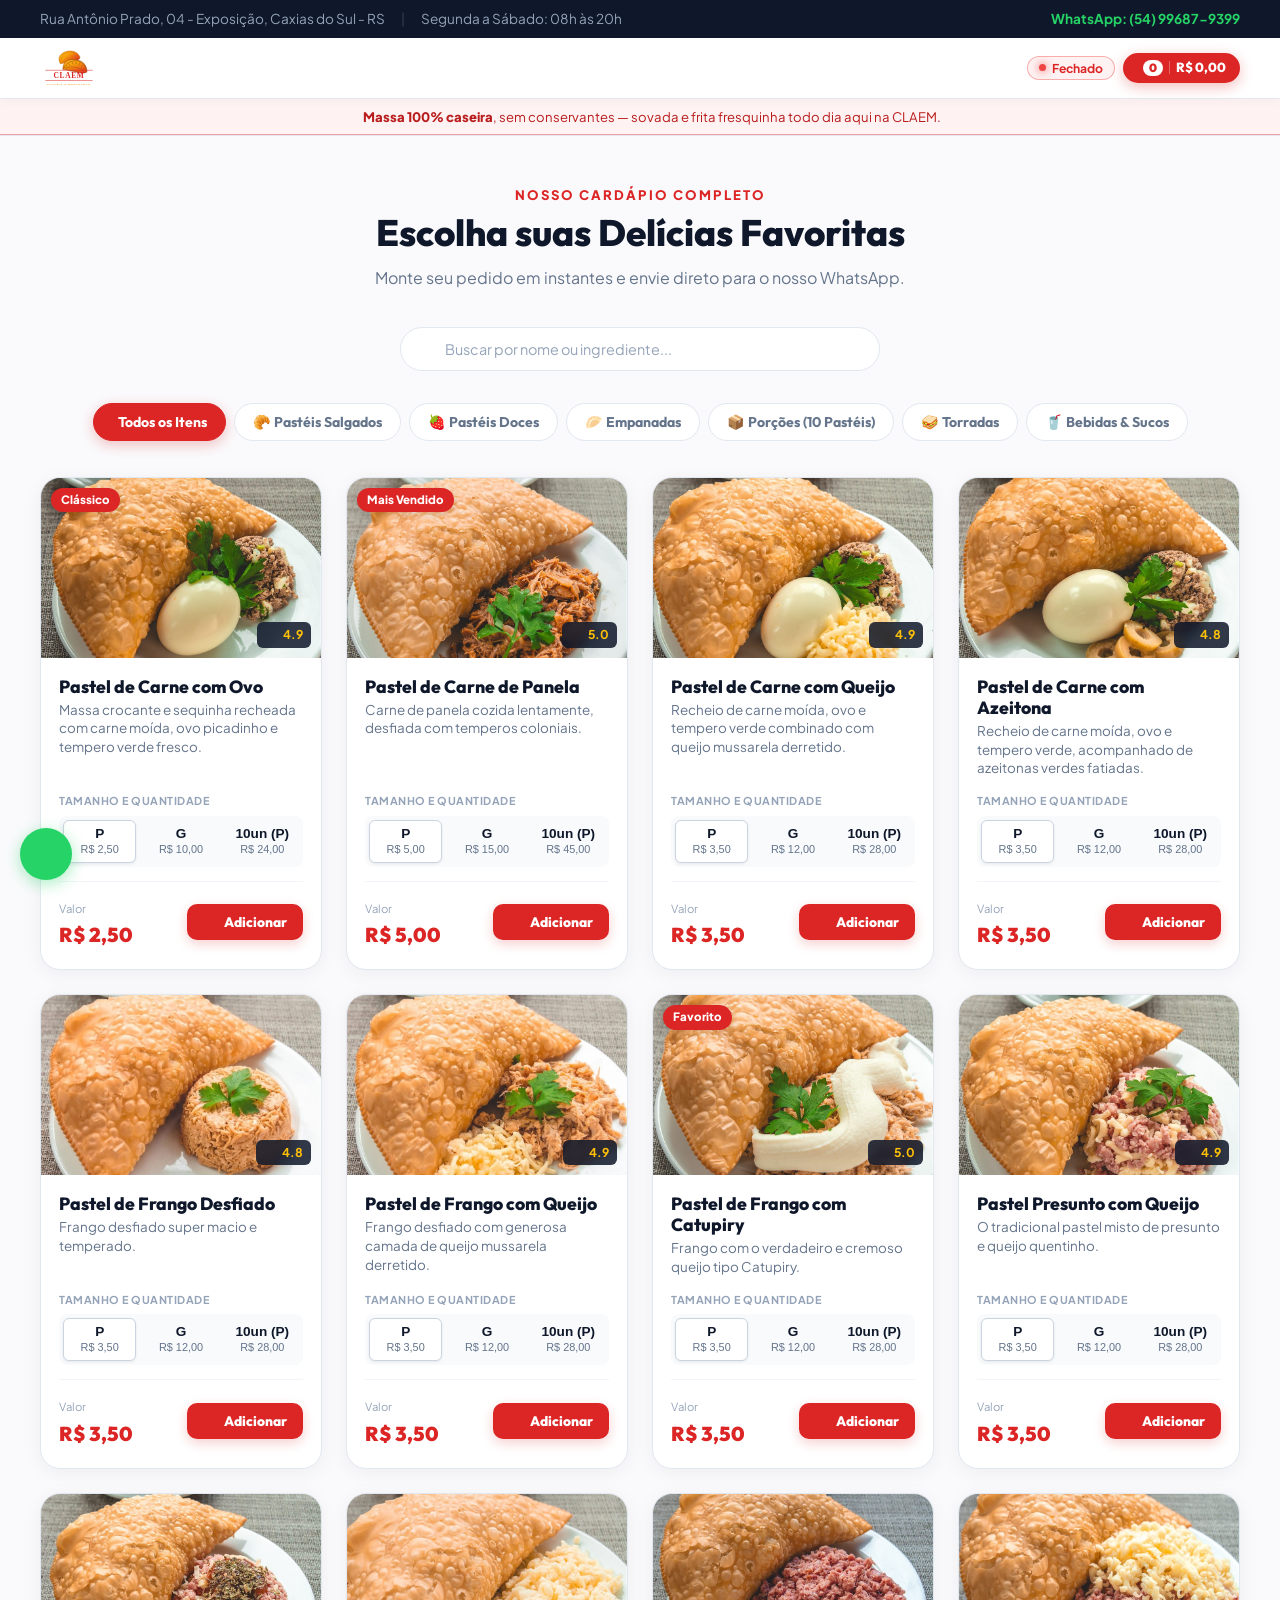
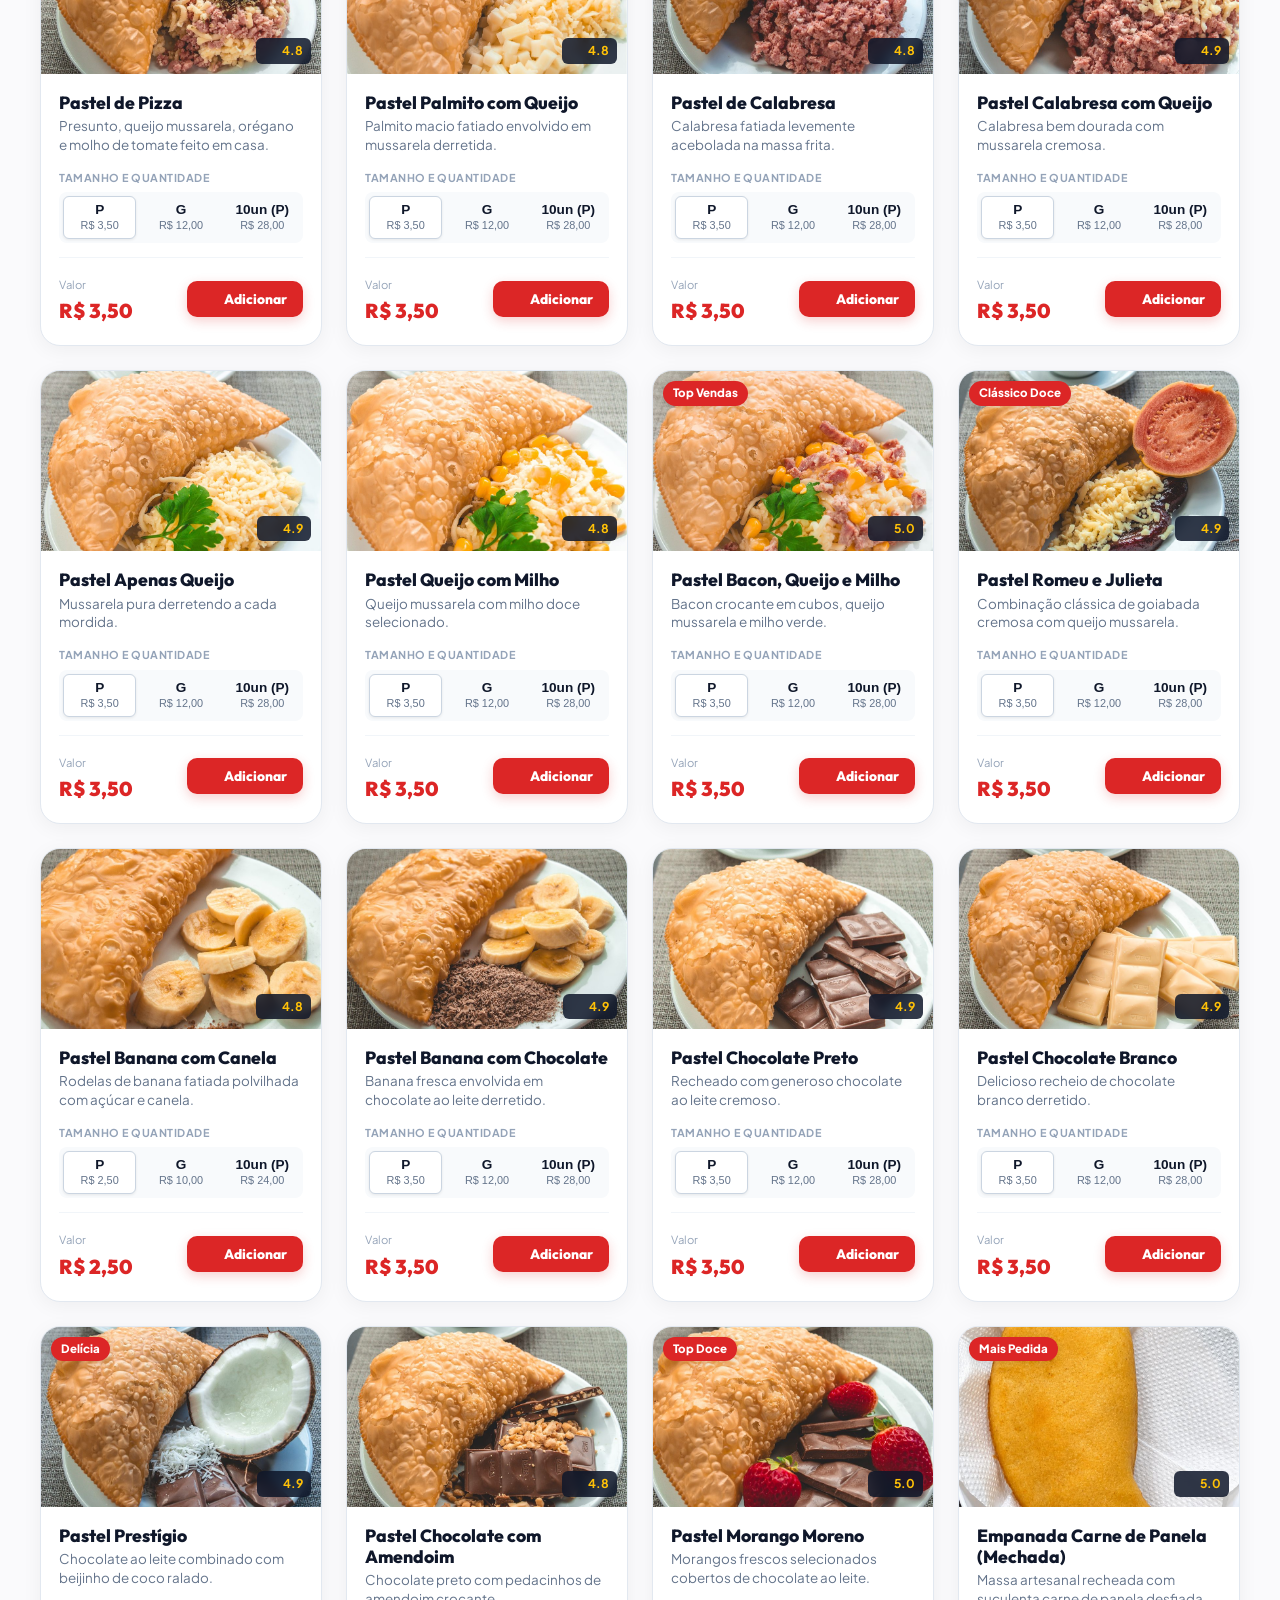
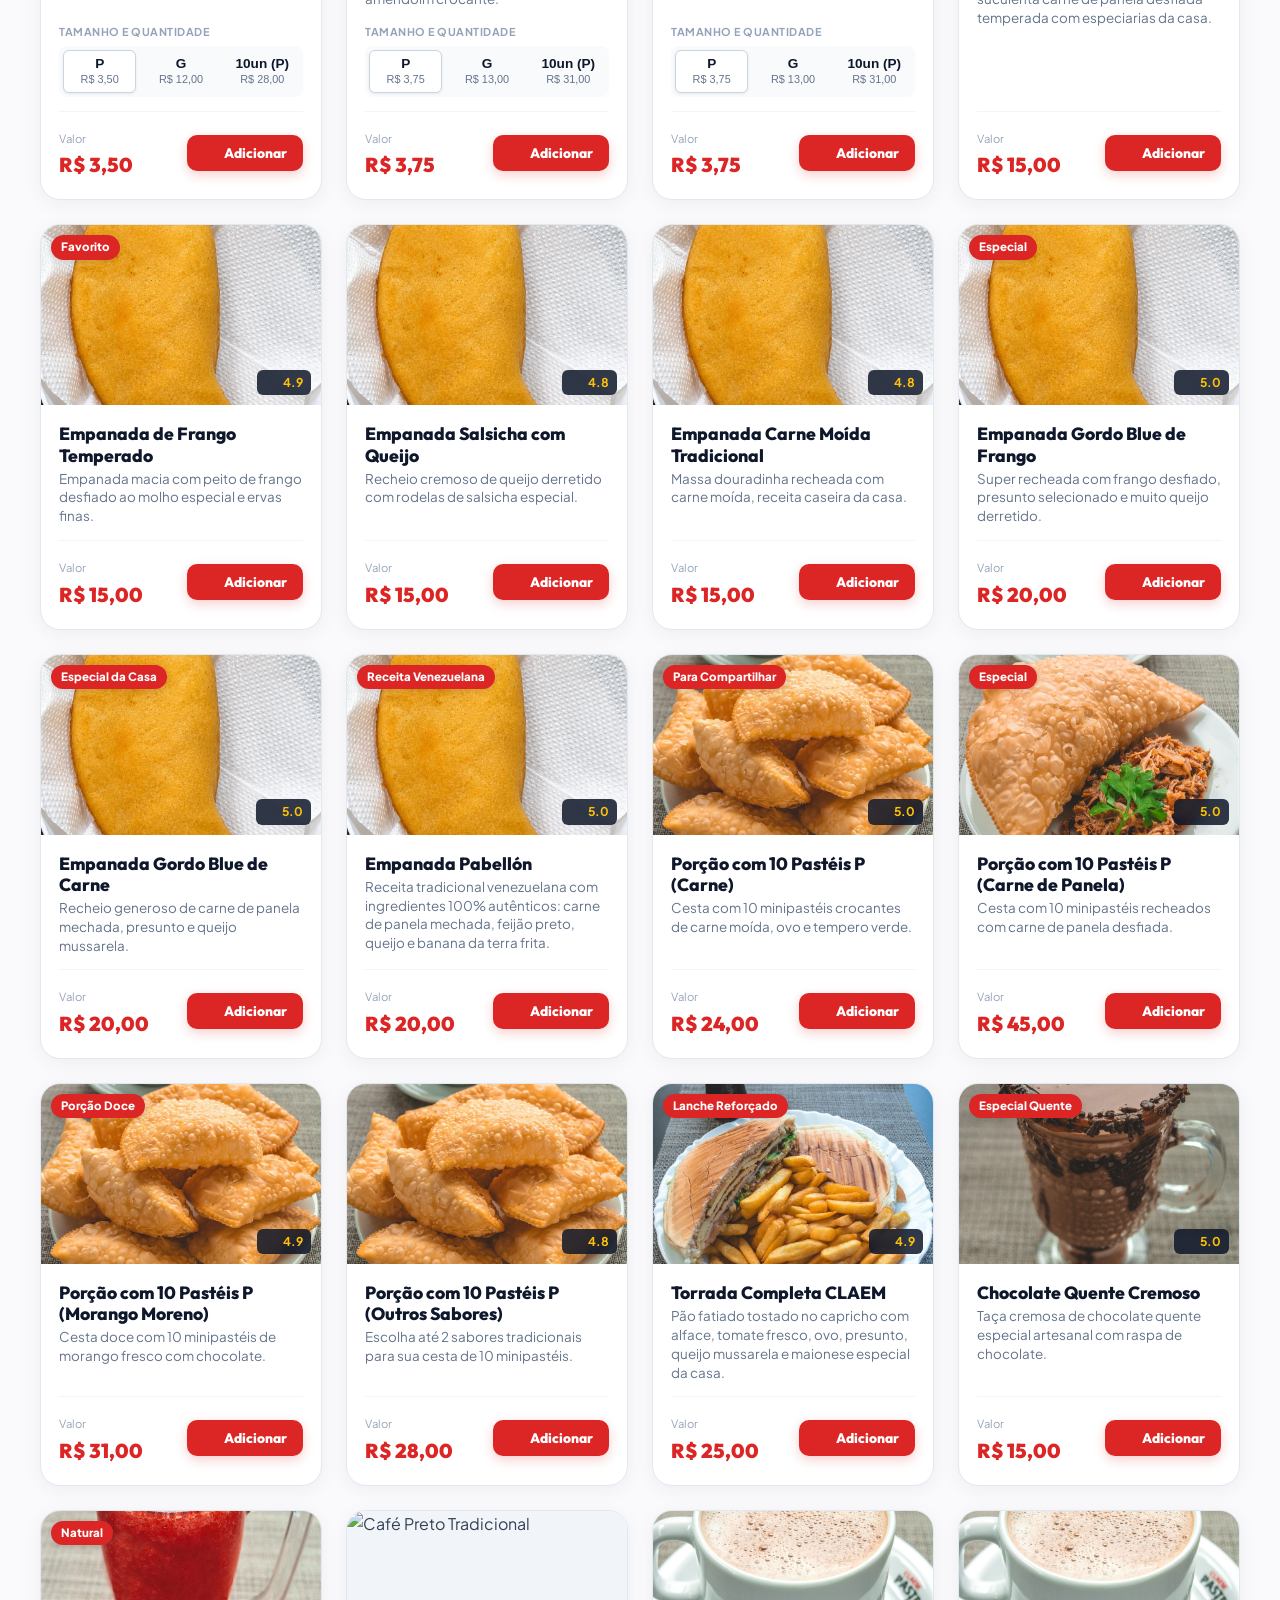
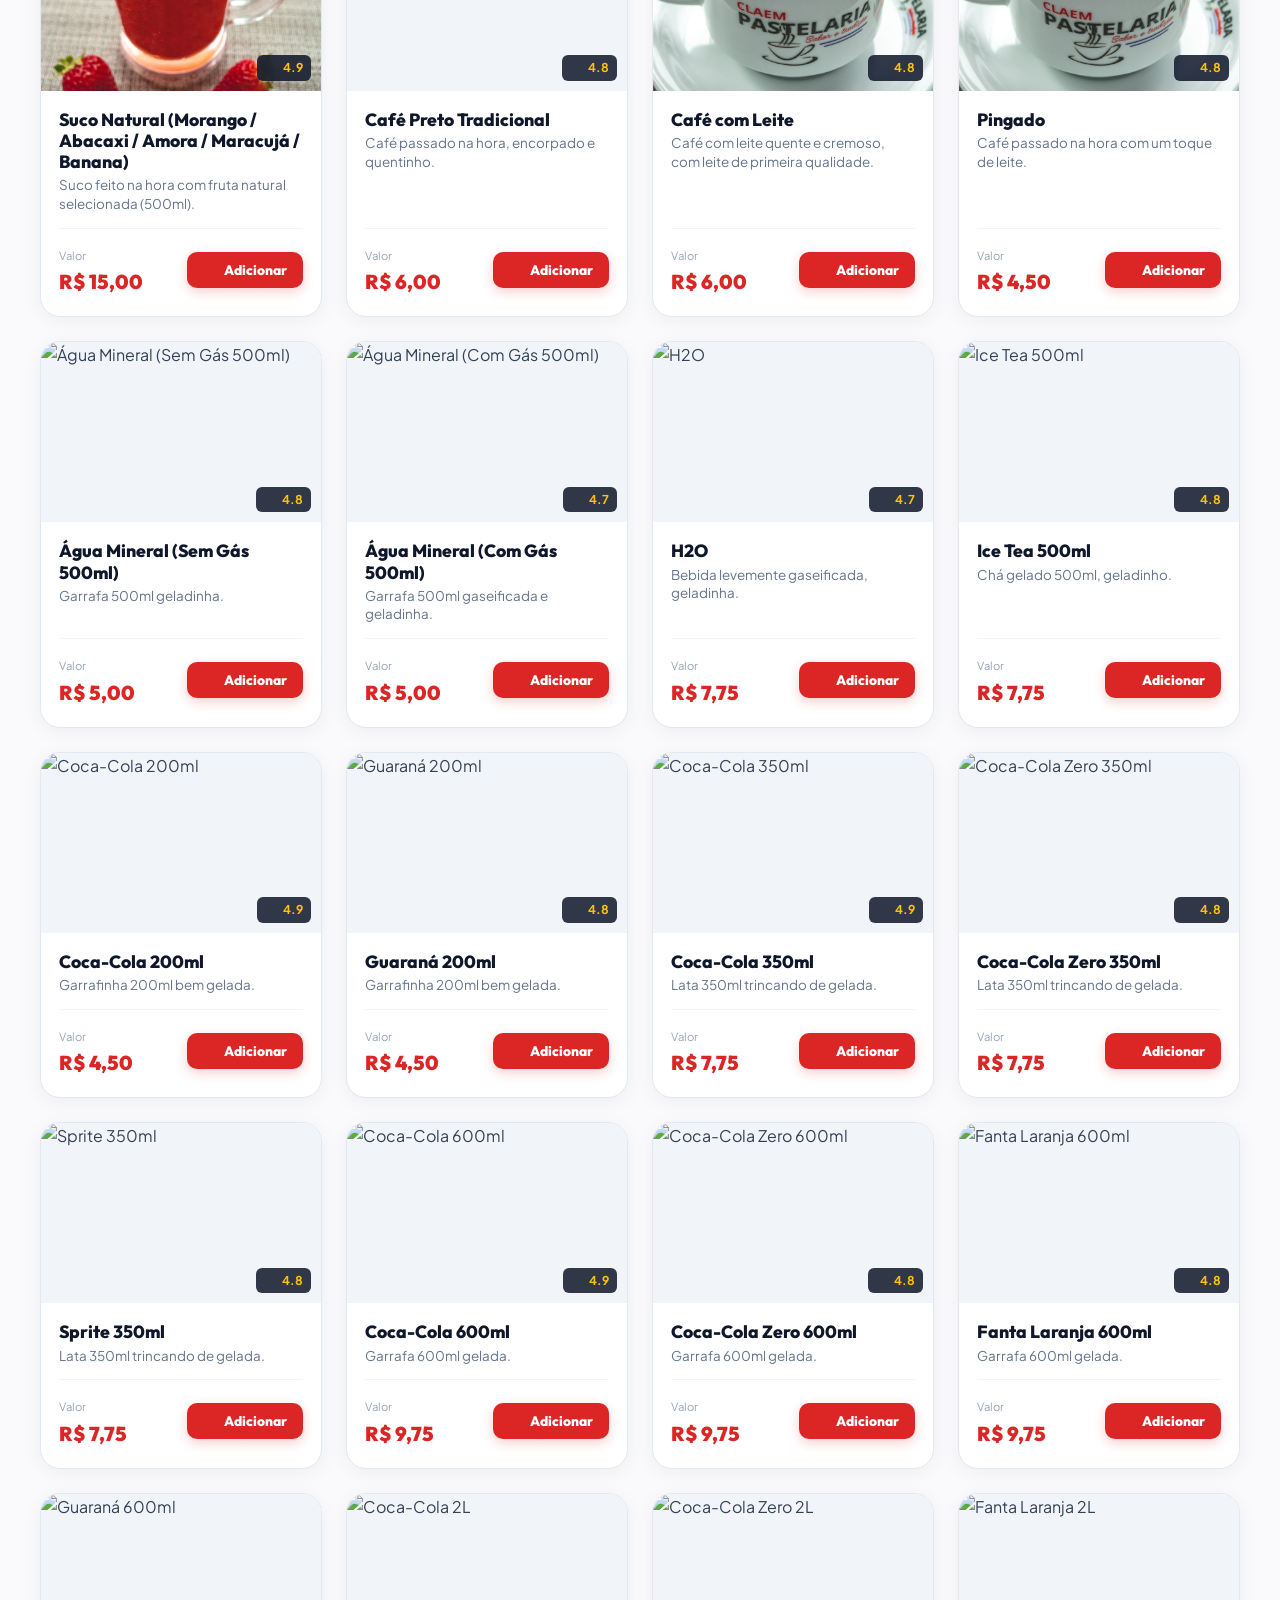
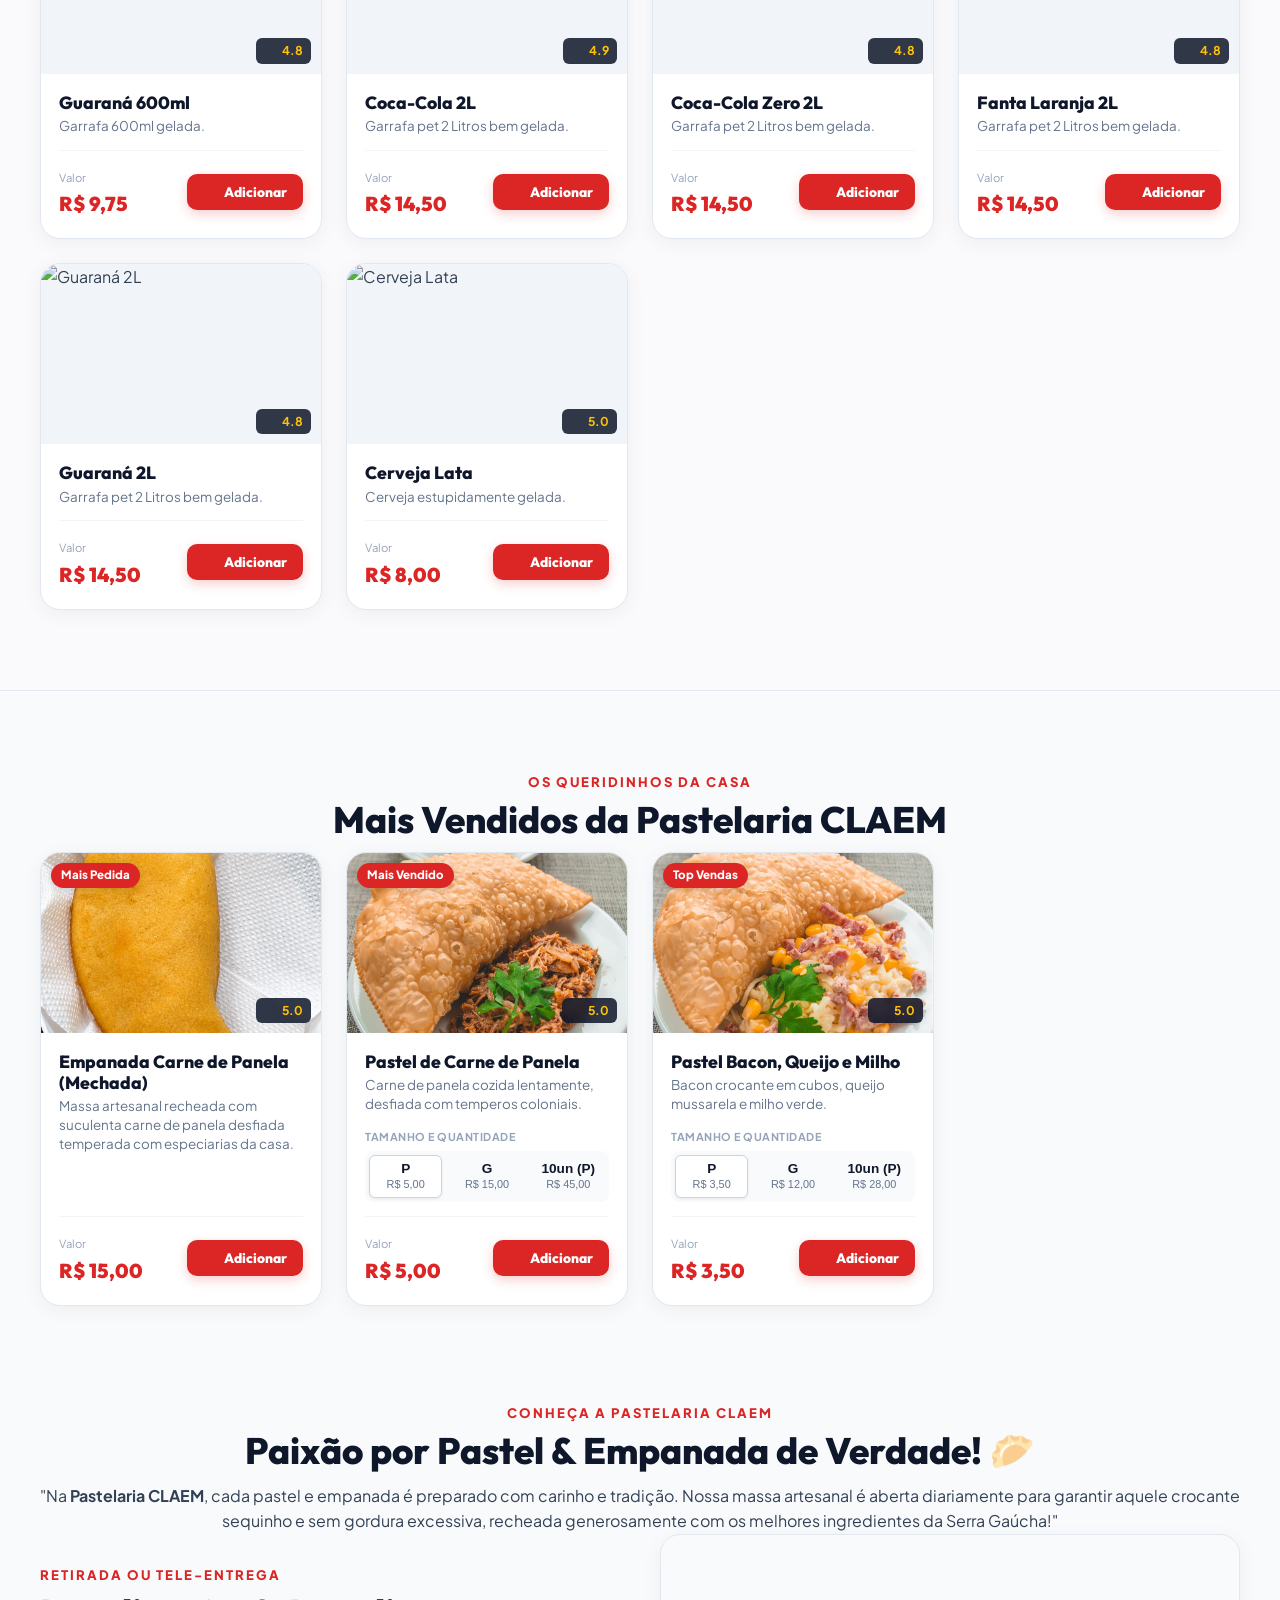
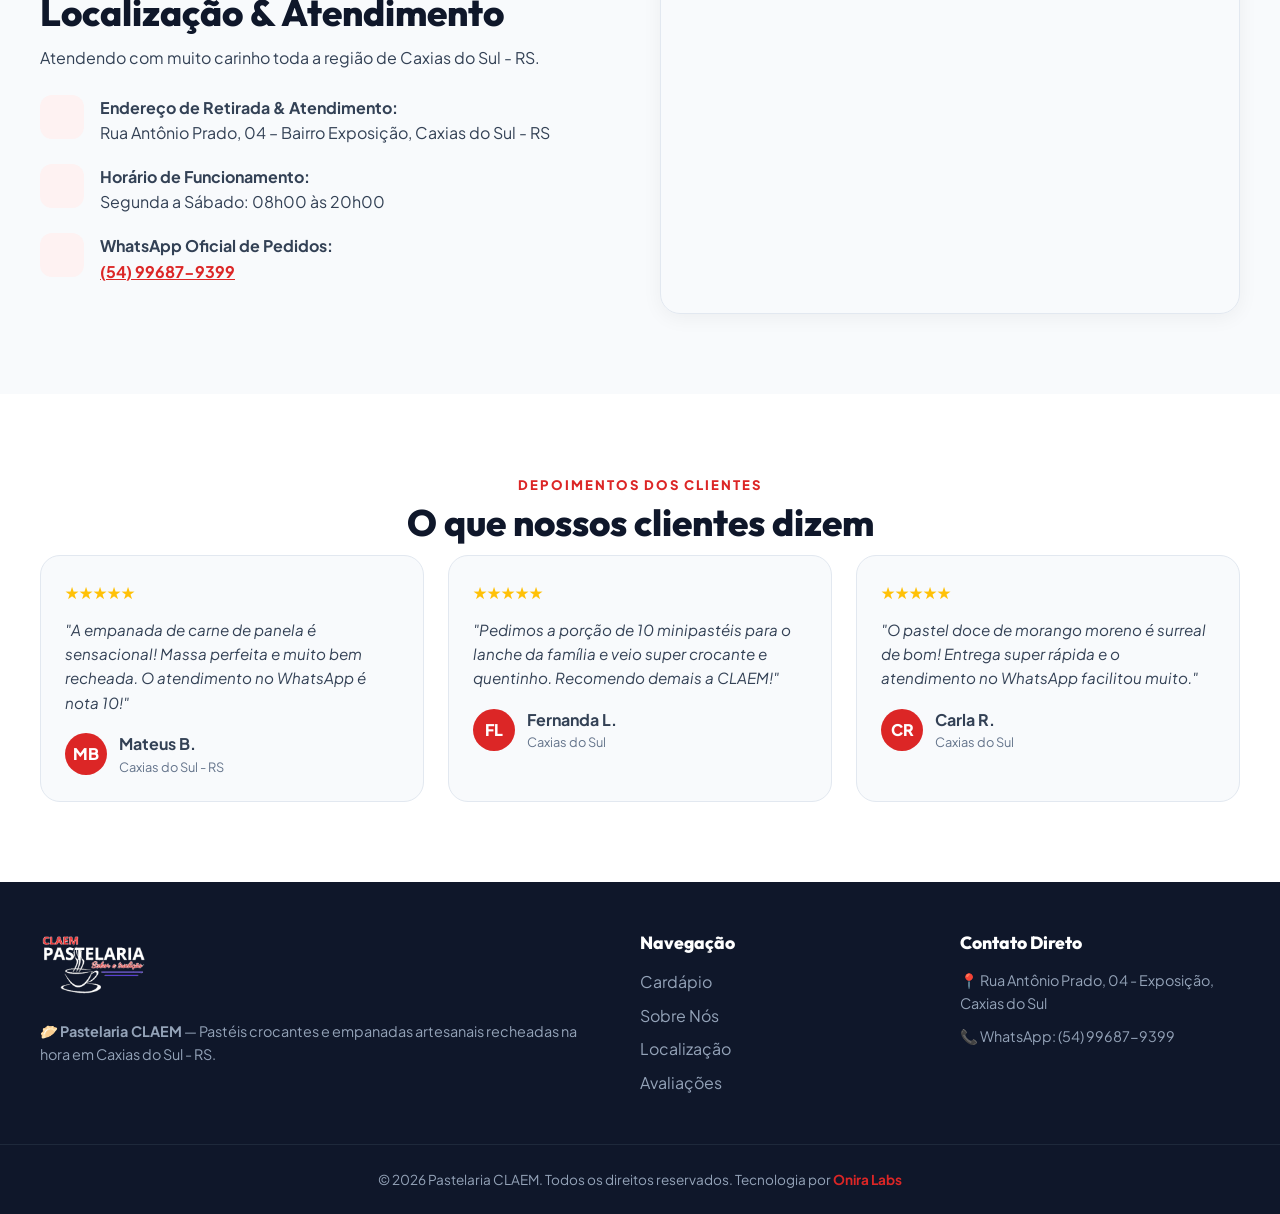
==== commit 89718a63: "fix(claem): corrige horario de funcionamento no badge e cabecalho Horario estava segunda a domingo 1" ====
--- a/index.html
+++ b/index.html
@@ -140,7 +140,7 @@
             <div class="top-info">
                 <span><i data-lucide="map-pin"></i> Rua Antônio Prado, 04 - Exposição, Caxias do Sul - RS</span>
                 <span class="divider">|</span>
-                <span><i data-lucide="clock"></i> Terça a Domingo: 17h às 23h30</span>
+                <span><i data-lucide="clock"></i> Segunda a Sábado: 08h às 20h</span>
             </div>
             <div class="top-contacts">
                 <a href="https://wa.me/5554996879399" target="_blank" class="top-wa">
@@ -281,7 +281,7 @@
                             <div class="info-icon"><i data-lucide="clock"></i></div>
                             <div>
                                 <strong>Horário de Funcionamento:</strong>
-                                <p>Terça a Domingo: 17h00 às 23h30</p>
+                                <p>Segunda a Sábado: 08h00 às 20h00</p>
                             </div>
                         </div>
                         <div class="info-item">
